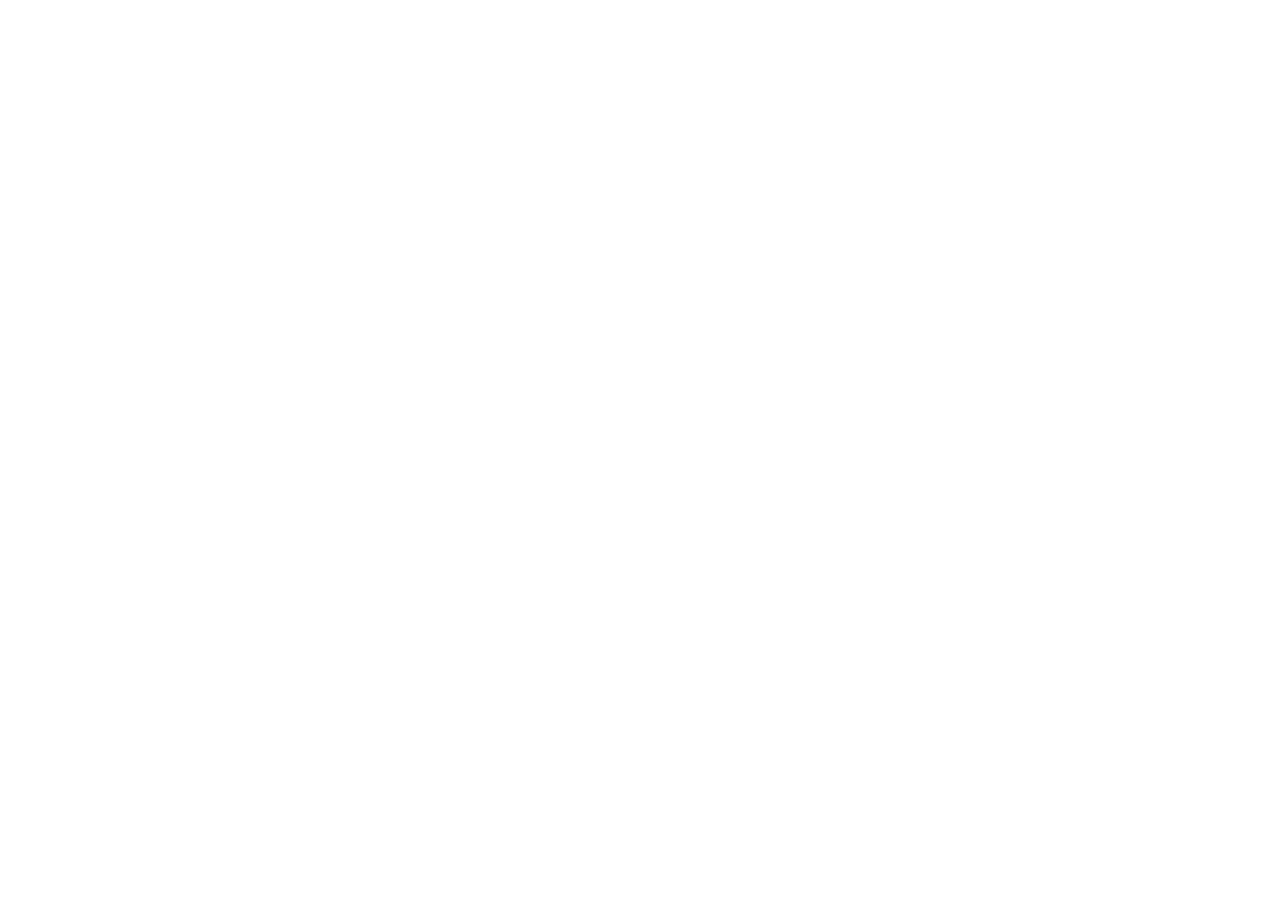
==== index.html @ 70b6abf4 "完成了登录和注册功能的提交" ====
<!DOCTYPE html>
<html lang="en">
<head>
    <meta charset="UTF-8">
    <meta name="viewport" content="width=device-width, initial-scale=1.0">
    <title>Document</title>
</head>
<body>
    
</body>
</html>
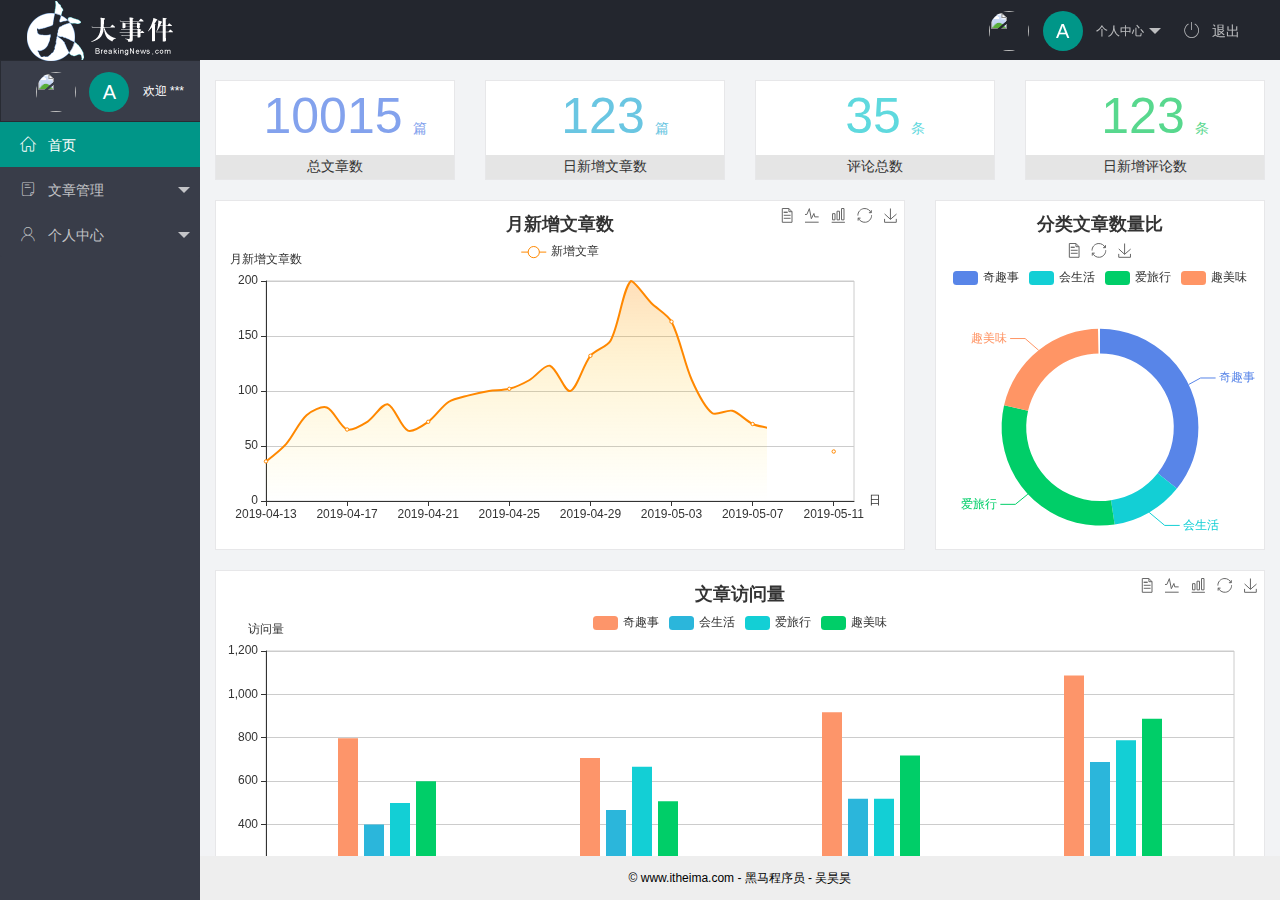
==== commit 914f5672: "完成了大事件后台" ====
--- a/index.html
+++ b/index.html
@@ -3,9 +3,119 @@
 <head>
     <meta charset="UTF-8">
     <meta name="viewport" content="width=device-width, initial-scale=1.0">
-    <title>Document</title>
+    <title>大事件后台主页</title>
+    <!-- 导入layui的css 引一次 -->
+    <link rel="stylesheet" href="/assets/lib/layui/css/layui.css">
+    <!-- 导入第三方图标库 -->
+    <link rel="stylesheet" href="/assets/fonts/iconfont.css">
+    <!-- 导入本页面的css -->
+    <link rel="stylesheet" href="/assets/css/index.css">
 </head>
-<body>
-    
-</body>
+<body class="layui-layout-body">
+    <div class="layui-layout layui-layout-admin">
+        <div class="layui-header">
+        <div class="layui-logo">
+            <img src="/assets/images/logo.png" alt="">
+        </div>
+        
+        <ul class="layui-nav layui-layout-right">
+          <li class="layui-nav-item">
+            <!-- 顶部渲染图片头像 -->
+            <a href="javascript:;" class="userinfo">
+                <img src="http://t.cn/RCzsdCq" class="layui-nav-img">
+                <!-- 渲染文字头像 -->
+                <span class="text-avatar">A</span>
+              个人中心
+            </a>
+            <dl class="layui-nav-child">
+                <dd><a href="">基本资料</a></dd>
+              <dd><a href="">安全设置</a></dd>
+              <dd><a href="">重置密码</a></dd>
+            </dl>
+          </li>
+          <li class="layui-nav-item">
+            <!-- 退出 -->
+            <a href="javascript:;" id="btnLogout">
+            <span class="iconfont icon-tuichu"></span>
+            退出
+            </a>
+          </li>
+        </ul>
+      </div>
+      
+      <div class="layui-side layui-bg-black">
+          <div class="layui-side-scroll">
+             <!-- 侧边渲染图片头像 -->
+             <div  class="userinfo">
+                <img src="http://t.cn/RCzsdCq" class="layui-nav-img">
+                <!-- 渲染文字头像 -->
+                <span class="text-avatar">A</span>
+                <!-- 渲染名字 -->
+                  <span id="welcome">欢迎 ***</span>
+              </div>
+              <!-- 左侧导航区域（可配合layui已有的垂直导航） -->
+            <ul class="layui-nav layui-nav-tree" lay-shrink="all"  lay-filter="test">
+              <li class="layui-nav-item layui-this">
+                <!-- 首页 -->
+                <a href="/home/dashboard.html" target="fm">
+                <span class="iconfont icon-home"></span>
+                首页</a></li>
+              <li class="layui-nav-item">
+              <a class="" href="javascript:;">
+                <span class="iconfont icon-16"></span>
+                文章管理</a>
+              <dl class="layui-nav-child">
+                  <dd><a href="javascript:;">
+                      <i class="layui-icon layui-icon-note"></i>  
+                      文章类别</a></dd>
+                <dd><a href="javascript:;">
+                    <i class="layui-icon layui-icon-link"></i>
+                    文章列表</a></dd>
+                <dd><a href="javascript:;">
+                    <i class="layui-icon layui-icon-file"></i>
+                    发布文章</a></dd>
+              </dl>
+            </li>
+            <li class="layui-nav-item">
+              <a href="javascript:;">
+                <span class="iconfont icon-user"></span>
+                个人中心</a>
+              <dl class="layui-nav-child">
+                <dd><a href="javascript:;">
+                    <i class="layui-icon layui-icon-user"></i>
+                    基本资料</a></dd>
+                <dd><a href="javascript:;">
+                    <i class="layui-icon layui-icon-male"></i>
+                    更换头像</a></dd>
+                <dd><a href="javascript:;">
+                    <i class="layui-icon layui-icon-fonts-del"></i>
+                    重置密码</a></dd>
+              </dl>
+            </li>
+          </ul>
+        </div>
+    </div>
+      
+    <div class="layui-body">
+        <!-- 内容主体区域 -->
+        <!-- 首页对应的主体内容 -->
+        <!-- scr是默认跳转位置 frameborder是边框 -->
+        <iframe src="/home/dashboard.html" name="fm" frameborder="0"></iframe>
+
+    </div>
+      
+    <div class="layui-footer">
+        <!-- 底部固定区域 -->
+        © www.itheima.com - 黑马程序员 - 吴昊昊
+      </div>
+    </div>
+    <!-- 导入layui的js文件 -->
+    <script src="/assets/lib/layui/layui.all.js"></script>
+    <!-- 导入jquery -->
+    <script src="/assets/lib/jquery.js"></script>
+    <!-- 导入自己封装的api，让ajax的url拼接 -->
+    <script src="/assets/js/baseAPI.js"></script>
+    <!-- 导入当前页面的js -->
+    <script src="/assets/js/index.js"></script>
+    </body>
 </html>--- a/assets/lib/layui/css/layui.css
+++ b/assets/lib/layui/css/layui.css
@@ -0,0 +1,2 @@
+/** layui-v2.5.5 MIT License By https://www.layui.com */
+ .layui-inline,img{display:inline-block;vertical-align:middle}h1,h2,h3,h4,h5,h6{font-weight:400}.layui-edge,.layui-header,.layui-inline,.layui-main{position:relative}.layui-body,.layui-edge,.layui-elip{overflow:hidden}.layui-btn,.layui-edge,.layui-inline,img{vertical-align:middle}.layui-btn,.layui-disabled,.layui-icon,.layui-unselect{-moz-user-select:none;-webkit-user-select:none;-ms-user-select:none}.layui-elip,.layui-form-checkbox span,.layui-form-pane .layui-form-label{text-overflow:ellipsis;white-space:nowrap}.layui-breadcrumb,.layui-tree-btnGroup{visibility:hidden}blockquote,body,button,dd,div,dl,dt,form,h1,h2,h3,h4,h5,h6,input,li,ol,p,pre,td,textarea,th,ul{margin:0;padding:0;-webkit-tap-highlight-color:rgba(0,0,0,0)}a:active,a:hover{outline:0}img{border:none}li{list-style:none}table{border-collapse:collapse;border-spacing:0}h4,h5,h6{font-size:100%}button,input,optgroup,option,select,textarea{font-family:inherit;font-size:inherit;font-style:inherit;font-weight:inherit;outline:0}pre{white-space:pre-wrap;white-space:-moz-pre-wrap;white-space:-pre-wrap;white-space:-o-pre-wrap;word-wrap:break-word}body{line-height:24px;font:14px Helvetica Neue,Helvetica,PingFang SC,Tahoma,Arial,sans-serif}hr{height:1px;margin:10px 0;border:0;clear:both}a{color:#333;text-decoration:none}a:hover{color:#777}a cite{font-style:normal;*cursor:pointer}.layui-border-box,.layui-border-box *{box-sizing:border-box}.layui-box,.layui-box *{box-sizing:content-box}.layui-clear{clear:both;*zoom:1}.layui-clear:after{content:'\20';clear:both;*zoom:1;display:block;height:0}.layui-inline{*display:inline;*zoom:1}.layui-edge{display:inline-block;width:0;height:0;border-width:6px;border-style:dashed;border-color:transparent}.layui-edge-top{top:-4px;border-bottom-color:#999;border-bottom-style:solid}.layui-edge-right{border-left-color:#999;border-left-style:solid}.layui-edge-bottom{top:2px;border-top-color:#999;border-top-style:solid}.layui-edge-left{border-right-color:#999;border-right-style:solid}.layui-disabled,.layui-disabled:hover{color:#d2d2d2!important;cursor:not-allowed!important}.layui-circle{border-radius:100%}.layui-show{display:block!important}.layui-hide{display:none!important}@font-face{font-family:layui-icon;src:url(../font/iconfont.eot?v=250);src:url(../font/iconfont.eot?v=250#iefix) format('embedded-opentype'),url(../font/iconfont.woff2?v=250) format('woff2'),url(../font/iconfont.woff?v=250) format('woff'),url(../font/iconfont.ttf?v=250) format('truetype'),url(../font/iconfont.svg?v=250#layui-icon) format('svg')}.layui-icon{font-family:layui-icon!important;font-size:16px;font-style:normal;-webkit-font-smoothing:antialiased;-moz-osx-font-smoothing:grayscale}.layui-icon-reply-fill:before{content:"\e611"}.layui-icon-set-fill:before{content:"\e614"}.layui-icon-menu-fill:before{content:"\e60f"}.layui-icon-search:before{content:"\e615"}.layui-icon-share:before{content:"\e641"}.layui-icon-set-sm:before{content:"\e620"}.layui-icon-engine:before{content:"\e628"}.layui-icon-close:before{content:"\1006"}.layui-icon-close-fill:before{content:"\1007"}.layui-icon-chart-screen:before{content:"\e629"}.layui-icon-star:before{content:"\e600"}.layui-icon-circle-dot:before{content:"\e617"}.layui-icon-chat:before{content:"\e606"}.layui-icon-release:before{content:"\e609"}.layui-icon-list:before{content:"\e60a"}.layui-icon-chart:before{content:"\e62c"}.layui-icon-ok-circle:before{content:"\1005"}.layui-icon-layim-theme:before{content:"\e61b"}.layui-icon-table:before{content:"\e62d"}.layui-icon-right:before{content:"\e602"}.layui-icon-left:before{content:"\e603"}.layui-icon-cart-simple:before{content:"\e698"}.layui-icon-face-cry:before{content:"\e69c"}.layui-icon-face-smile:before{content:"\e6af"}.layui-icon-survey:before{content:"\e6b2"}.layui-icon-tree:before{content:"\e62e"}.layui-icon-upload-circle:before{content:"\e62f"}.layui-icon-add-circle:before{content:"\e61f"}.layui-icon-download-circle:before{content:"\e601"}.layui-icon-templeate-1:before{content:"\e630"}.layui-icon-util:before{content:"\e631"}.layui-icon-face-surprised:before{content:"\e664"}.layui-icon-edit:before{content:"\e642"}.layui-icon-speaker:before{content:"\e645"}.layui-icon-down:before{content:"\e61a"}.layui-icon-file:before{content:"\e621"}.layui-icon-layouts:before{content:"\e632"}.layui-icon-rate-half:before{content:"\e6c9"}.layui-icon-add-circle-fine:before{content:"\e608"}.layui-icon-prev-circle:before{content:"\e633"}.layui-icon-read:before{content:"\e705"}.layui-icon-404:before{content:"\e61c"}.layui-icon-carousel:before{content:"\e634"}.layui-icon-help:before{content:"\e607"}.layui-icon-code-circle:before{content:"\e635"}.layui-icon-water:before{content:"\e636"}.layui-icon-username:before{content:"\e66f"}.layui-icon-find-fill:before{content:"\e670"}.layui-icon-about:before{content:"\e60b"}.layui-icon-location:before{content:"\e715"}.layui-icon-up:before{content:"\e619"}.layui-icon-pause:before{content:"\e651"}.layui-icon-date:before{content:"\e637"}.layui-icon-layim-uploadfile:before{content:"\e61d"}.layui-icon-delete:before{content:"\e640"}.layui-icon-play:before{content:"\e652"}.layui-icon-top:before{content:"\e604"}.layui-icon-friends:before{content:"\e612"}.layui-icon-refresh-3:before{content:"\e9aa"}.layui-icon-ok:before{content:"\e605"}.layui-icon-layer:before{content:"\e638"}.layui-icon-face-smile-fine:before{content:"\e60c"}.layui-icon-dollar:before{content:"\e659"}.layui-icon-group:before{content:"\e613"}.layui-icon-layim-download:before{content:"\e61e"}.layui-icon-picture-fine:before{content:"\e60d"}.layui-icon-link:before{content:"\e64c"}.layui-icon-diamond:before{content:"\e735"}.layui-icon-log:before{content:"\e60e"}.layui-icon-rate-solid:before{content:"\e67a"}.layui-icon-fonts-del:before{content:"\e64f"}.layui-icon-unlink:before{content:"\e64d"}.layui-icon-fonts-clear:before{content:"\e639"}.layui-icon-triangle-r:before{content:"\e623"}.layui-icon-circle:before{content:"\e63f"}.layui-icon-radio:before{content:"\e643"}.layui-icon-align-center:before{content:"\e647"}.layui-icon-align-right:before{content:"\e648"}.layui-icon-align-left:before{content:"\e649"}.layui-icon-loading-1:before{content:"\e63e"}.layui-icon-return:before{content:"\e65c"}.layui-icon-fonts-strong:before{content:"\e62b"}.layui-icon-upload:before{content:"\e67c"}.layui-icon-dialogue:before{content:"\e63a"}.layui-icon-video:before{content:"\e6ed"}.layui-icon-headset:before{content:"\e6fc"}.layui-icon-cellphone-fine:before{content:"\e63b"}.layui-icon-add-1:before{content:"\e654"}.layui-icon-face-smile-b:before{content:"\e650"}.layui-icon-fonts-html:before{content:"\e64b"}.layui-icon-form:before{content:"\e63c"}.layui-icon-cart:before{content:"\e657"}.layui-icon-camera-fill:before{content:"\e65d"}.layui-icon-tabs:before{content:"\e62a"}.layui-icon-fonts-code:before{content:"\e64e"}.layui-icon-fire:before{content:"\e756"}.layui-icon-set:before{content:"\e716"}.layui-icon-fonts-u:before{content:"\e646"}.layui-icon-triangle-d:before{content:"\e625"}.layui-icon-tips:before{content:"\e702"}.layui-icon-picture:before{content:"\e64a"}.layui-icon-more-vertical:before{content:"\e671"}.layui-icon-flag:before{content:"\e66c"}.layui-icon-loading:before{content:"\e63d"}.layui-icon-fonts-i:before{content:"\e644"}.layui-icon-refresh-1:before{content:"\e666"}.layui-icon-rmb:before{content:"\e65e"}.layui-icon-home:before{content:"\e68e"}.layui-icon-user:before{content:"\e770"}.layui-icon-notice:before{content:"\e667"}.layui-icon-login-weibo:before{content:"\e675"}.layui-icon-voice:before{content:"\e688"}.layui-icon-upload-drag:before{content:"\e681"}.layui-icon-login-qq:before{content:"\e676"}.layui-icon-snowflake:before{content:"\e6b1"}.layui-icon-file-b:before{content:"\e655"}.layui-icon-template:before{content:"\e663"}.layui-icon-auz:before{content:"\e672"}.layui-icon-console:before{content:"\e665"}.layui-icon-app:before{content:"\e653"}.layui-icon-prev:before{content:"\e65a"}.layui-icon-website:before{content:"\e7ae"}.layui-icon-next:before{content:"\e65b"}.layui-icon-component:before{content:"\e857"}.layui-icon-more:before{content:"\e65f"}.layui-icon-login-wechat:before{content:"\e677"}.layui-icon-shrink-right:before{content:"\e668"}.layui-icon-spread-left:before{content:"\e66b"}.layui-icon-camera:before{content:"\e660"}.layui-icon-note:before{content:"\e66e"}.layui-icon-refresh:before{content:"\e669"}.layui-icon-female:before{content:"\e661"}.layui-icon-male:before{content:"\e662"}.layui-icon-password:before{content:"\e673"}.layui-icon-senior:before{content:"\e674"}.layui-icon-theme:before{content:"\e66a"}.layui-icon-tread:before{content:"\e6c5"}.layui-icon-praise:before{content:"\e6c6"}.layui-icon-star-fill:before{content:"\e658"}.layui-icon-rate:before{content:"\e67b"}.layui-icon-template-1:before{content:"\e656"}.layui-icon-vercode:before{content:"\e679"}.layui-icon-cellphone:before{content:"\e678"}.layui-icon-screen-full:before{content:"\e622"}.layui-icon-screen-restore:before{content:"\e758"}.layui-icon-cols:before{content:"\e610"}.layui-icon-export:before{content:"\e67d"}.layui-icon-print:before{content:"\e66d"}.layui-icon-slider:before{content:"\e714"}.layui-icon-addition:before{content:"\e624"}.layui-icon-subtraction:before{content:"\e67e"}.layui-icon-service:before{content:"\e626"}.layui-icon-transfer:before{content:"\e691"}.layui-main{width:1140px;margin:0 auto}.layui-header{z-index:1000;height:60px}.layui-header a:hover{transition:all .5s;-webkit-transition:all .5s}.layui-side{position:fixed;left:0;top:0;bottom:0;z-index:999;width:200px;overflow-x:hidden}.layui-side-scroll{position:relative;width:220px;height:100%;overflow-x:hidden}.layui-body{position:absolute;left:200px;right:0;top:0;bottom:0;z-index:998;width:auto;overflow-y:auto;box-sizing:border-box}.layui-layout-body{overflow:hidden}.layui-layout-admin .layui-header{background-color:#23262E}.layui-layout-admin .layui-side{top:60px;width:200px;overflow-x:hidden}.layui-layout-admin .layui-body{position:fixed;top:60px;bottom:44px}.layui-layout-admin .layui-main{width:auto;margin:0 15px}.layui-layout-admin .layui-footer{position:fixed;left:200px;right:0;bottom:0;height:44px;line-height:44px;padding:0 15px;background-color:#eee}.layui-layout-admin .layui-logo{position:absolute;left:0;top:0;width:200px;height:100%;line-height:60px;text-align:center;color:#009688;font-size:16px}.layui-layout-admin .layui-header .layui-nav{background:0 0}.layui-layout-left{position:absolute!important;left:200px;top:0}.layui-layout-right{position:absolute!important;right:0;top:0}.layui-container{position:relative;margin:0 auto;padding:0 15px;box-sizing:border-box}.layui-fluid{position:relative;margin:0 auto;padding:0 15px}.layui-row:after,.layui-row:before{content:'';display:block;clear:both}.layui-col-lg1,.layui-col-lg10,.layui-col-lg11,.layui-col-lg12,.layui-col-lg2,.layui-col-lg3,.layui-col-lg4,.layui-col-lg5,.layui-col-lg6,.layui-col-lg7,.layui-col-lg8,.layui-col-lg9,.layui-col-md1,.layui-col-md10,.layui-col-md11,.layui-col-md12,.layui-col-md2,.layui-col-md3,.layui-col-md4,.layui-col-md5,.layui-col-md6,.layui-col-md7,.layui-col-md8,.layui-col-md9,.layui-col-sm1,.layui-col-sm10,.layui-col-sm11,.layui-col-sm12,.layui-col-sm2,.layui-col-sm3,.layui-col-sm4,.layui-col-sm5,.layui-col-sm6,.layui-col-sm7,.layui-col-sm8,.layui-col-sm9,.layui-col-xs1,.layui-col-xs10,.layui-col-xs11,.layui-col-xs12,.layui-col-xs2,.layui-col-xs3,.layui-col-xs4,.layui-col-xs5,.layui-col-xs6,.layui-col-xs7,.layui-col-xs8,.layui-col-xs9{position:relative;display:block;box-sizing:border-box}.layui-col-xs1,.layui-col-xs10,.layui-col-xs11,.layui-col-xs12,.layui-col-xs2,.layui-col-xs3,.layui-col-xs4,.layui-col-xs5,.layui-col-xs6,.layui-col-xs7,.layui-col-xs8,.layui-col-xs9{float:left}.layui-col-xs1{width:8.33333333%}.layui-col-xs2{width:16.66666667%}.layui-col-xs3{width:25%}.layui-col-xs4{width:33.33333333%}.layui-col-xs5{width:41.66666667%}.layui-col-xs6{width:50%}.layui-col-xs7{width:58.33333333%}.layui-col-xs8{width:66.66666667%}.layui-col-xs9{width:75%}.layui-col-xs10{width:83.33333333%}.layui-col-xs11{width:91.66666667%}.layui-col-xs12{width:100%}.layui-col-xs-offset1{margin-left:8.33333333%}.layui-col-xs-offset2{margin-left:16.66666667%}.layui-col-xs-offset3{margin-left:25%}.layui-col-xs-offset4{margin-left:33.33333333%}.layui-col-xs-offset5{margin-left:41.66666667%}.layui-col-xs-offset6{margin-left:50%}.layui-col-xs-offset7{margin-left:58.33333333%}.layui-col-xs-offset8{margin-left:66.66666667%}.layui-col-xs-offset9{margin-left:75%}.layui-col-xs-offset10{margin-left:83.33333333%}.layui-col-xs-offset11{margin-left:91.66666667%}.layui-col-xs-offset12{margin-left:100%}@media screen and (max-width:768px){.layui-hide-xs{display:none!important}.layui-show-xs-block{display:block!important}.layui-show-xs-inline{display:inline!important}.layui-show-xs-inline-block{display:inline-block!important}}@media screen and (min-width:768px){.layui-container{width:750px}.layui-hide-sm{display:none!important}.layui-show-sm-block{display:block!important}.layui-show-sm-inline{display:inline!important}.layui-show-sm-inline-block{display:inline-block!important}.layui-col-sm1,.layui-col-sm10,.layui-col-sm11,.layui-col-sm12,.layui-col-sm2,.layui-col-sm3,.layui-col-sm4,.layui-col-sm5,.layui-col-sm6,.layui-col-sm7,.layui-col-sm8,.layui-col-sm9{float:left}.layui-col-sm1{width:8.33333333%}.layui-col-sm2{width:16.66666667%}.layui-col-sm3{width:25%}.layui-col-sm4{width:33.33333333%}.layui-col-sm5{width:41.66666667%}.layui-col-sm6{width:50%}.layui-col-sm7{width:58.33333333%}.layui-col-sm8{width:66.66666667%}.layui-col-sm9{width:75%}.layui-col-sm10{width:83.33333333%}.layui-col-sm11{width:91.66666667%}.layui-col-sm12{width:100%}.layui-col-sm-offset1{margin-left:8.33333333%}.layui-col-sm-offset2{margin-left:16.66666667%}.layui-col-sm-offset3{margin-left:25%}.layui-col-sm-offset4{margin-left:33.33333333%}.layui-col-sm-offset5{margin-left:41.66666667%}.layui-col-sm-offset6{margin-left:50%}.layui-col-sm-offset7{margin-left:58.33333333%}.layui-col-sm-offset8{margin-left:66.66666667%}.layui-col-sm-offset9{margin-left:75%}.layui-col-sm-offset10{margin-left:83.33333333%}.layui-col-sm-offset11{margin-left:91.66666667%}.layui-col-sm-offset12{margin-left:100%}}@media screen and (min-width:992px){.layui-container{width:970px}.layui-hide-md{display:none!important}.layui-show-md-block{display:block!important}.layui-show-md-inline{display:inline!important}.layui-show-md-inline-block{display:inline-block!important}.layui-col-md1,.layui-col-md10,.layui-col-md11,.layui-col-md12,.layui-col-md2,.layui-col-md3,.layui-col-md4,.layui-col-md5,.layui-col-md6,.layui-col-md7,.layui-col-md8,.layui-col-md9{float:left}.layui-col-md1{width:8.33333333%}.layui-col-md2{width:16.66666667%}.layui-col-md3{width:25%}.layui-col-md4{width:33.33333333%}.layui-col-md5{width:41.66666667%}.layui-col-md6{width:50%}.layui-col-md7{width:58.33333333%}.layui-col-md8{width:66.66666667%}.layui-col-md9{width:75%}.layui-col-md10{width:83.33333333%}.layui-col-md11{width:91.66666667%}.layui-col-md12{width:100%}.layui-col-md-offset1{margin-left:8.33333333%}.layui-col-md-offset2{margin-left:16.66666667%}.layui-col-md-offset3{margin-left:25%}.layui-col-md-offset4{margin-left:33.33333333%}.layui-col-md-offset5{margin-left:41.66666667%}.layui-col-md-offset6{margin-left:50%}.layui-col-md-offset7{margin-left:58.33333333%}.layui-col-md-offset8{margin-left:66.66666667%}.layui-col-md-offset9{margin-left:75%}.layui-col-md-offset10{margin-left:83.33333333%}.layui-col-md-offset11{margin-left:91.66666667%}.layui-col-md-offset12{margin-left:100%}}@media screen and (min-width:1200px){.layui-container{width:1170px}.layui-hide-lg{display:none!important}.layui-show-lg-block{display:block!important}.layui-show-lg-inline{display:inline!important}.layui-show-lg-inline-block{display:inline-block!important}.layui-col-lg1,.layui-col-lg10,.layui-col-lg11,.layui-col-lg12,.layui-col-lg2,.layui-col-lg3,.layui-col-lg4,.layui-col-lg5,.layui-col-lg6,.layui-col-lg7,.layui-col-lg8,.layui-col-lg9{float:left}.layui-col-lg1{width:8.33333333%}.layui-col-lg2{width:16.66666667%}.layui-col-lg3{width:25%}.layui-col-lg4{width:33.33333333%}.layui-col-lg5{width:41.66666667%}.layui-col-lg6{width:50%}.layui-col-lg7{width:58.33333333%}.layui-col-lg8{width:66.66666667%}.layui-col-lg9{width:75%}.layui-col-lg10{width:83.33333333%}.layui-col-lg11{width:91.66666667%}.layui-col-lg12{width:100%}.layui-col-lg-offset1{margin-left:8.33333333%}.layui-col-lg-offset2{margin-left:16.66666667%}.layui-col-lg-offset3{margin-left:25%}.layui-col-lg-offset4{margin-left:33.33333333%}.layui-col-lg-offset5{margin-left:41.66666667%}.layui-col-lg-offset6{margin-left:50%}.layui-col-lg-offset7{margin-left:58.33333333%}.layui-col-lg-offset8{margin-left:66.66666667%}.layui-col-lg-offset9{margin-left:75%}.layui-col-lg-offset10{margin-left:83.33333333%}.layui-col-lg-offset11{margin-left:91.66666667%}.layui-col-lg-offset12{margin-left:100%}}.layui-col-space1{margin:-.5px}.layui-col-space1>*{padding:.5px}.layui-col-space3{margin:-1.5px}.layui-col-space3>*{padding:1.5px}.layui-col-space5{margin:-2.5px}.layui-col-space5>*{padding:2.5px}.layui-col-space8{margin:-3.5px}.layui-col-space8>*{padding:3.5px}.layui-col-space10{margin:-5px}.layui-col-space10>*{padding:5px}.layui-col-space12{margin:-6px}.layui-col-space12>*{padding:6px}.layui-col-space15{margin:-7.5px}.layui-col-space15>*{padding:7.5px}.layui-col-space18{margin:-9px}.layui-col-space18>*{padding:9px}.layui-col-space20{margin:-10px}.layui-col-space20>*{padding:10px}.layui-col-space22{margin:-11px}.layui-col-space22>*{padding:11px}.layui-col-space25{margin:-12.5px}.layui-col-space25>*{padding:12.5px}.layui-col-space30{margin:-15px}.layui-col-space30>*{padding:15px}.layui-btn,.layui-input,.layui-select,.layui-textarea,.layui-upload-button{outline:0;-webkit-appearance:none;transition:all .3s;-webkit-transition:all .3s;box-sizing:border-box}.layui-elem-quote{margin-bottom:10px;padding:15px;line-height:22px;border-left:5px solid #009688;border-radius:0 2px 2px 0;background-color:#f2f2f2}.layui-quote-nm{border-style:solid;border-width:1px 1px 1px 5px;background:0 0}.layui-elem-field{margin-bottom:10px;padding:0;border-width:1px;border-style:solid}.layui-elem-field legend{margin-left:20px;padding:0 10px;font-size:20px;font-weight:300}.layui-field-title{margin:10px 0 20px;border-width:1px 0 0}.layui-field-box{padding:10px 15px}.layui-field-title .layui-field-box{padding:10px 0}.layui-progress{position:relative;height:6px;border-radius:20px;background-color:#e2e2e2}.layui-progress-bar{position:absolute;left:0;top:0;width:0;max-width:100%;height:6px;border-radius:20px;text-align:right;background-color:#5FB878;transition:all .3s;-webkit-transition:all .3s}.layui-progress-big,.layui-progress-big .layui-progress-bar{height:18px;line-height:18px}.layui-progress-text{position:relative;top:-20px;line-height:18px;font-size:12px;color:#666}.layui-progress-big .layui-progress-text{position:static;padding:0 10px;color:#fff}.layui-collapse{border-width:1px;border-style:solid;border-radius:2px}.layui-colla-content,.layui-colla-item{border-top-width:1px;border-top-style:solid}.layui-colla-item:first-child{border-top:none}.layui-colla-title{position:relative;height:42px;line-height:42px;padding:0 15px 0 35px;color:#333;background-color:#f2f2f2;cursor:pointer;font-size:14px;overflow:hidden}.layui-colla-content{display:none;padding:10px 15px;line-height:22px;color:#666}.layui-colla-icon{position:absolute;left:15px;top:0;font-size:14px}.layui-card{margin-bottom:15px;border-radius:2px;background-color:#fff;box-shadow:0 1px 2px 0 rgba(0,0,0,.05)}.layui-card:last-child{margin-bottom:0}.layui-card-header{position:relative;height:42px;line-height:42px;padding:0 15px;border-bottom:1px solid #f6f6f6;color:#333;border-radius:2px 2px 0 0;font-size:14px}.layui-bg-black,.layui-bg-blue,.layui-bg-cyan,.layui-bg-green,.layui-bg-orange,.layui-bg-red{color:#fff!important}.layui-card-body{position:relative;padding:10px 15px;line-height:24px}.layui-card-body[pad15]{padding:15px}.layui-card-body[pad20]{padding:20px}.layui-card-body .layui-table{margin:5px 0}.layui-card .layui-tab{margin:0}.layui-panel-window{position:relative;padding:15px;border-radius:0;border-top:5px solid #E6E6E6;background-color:#fff}.layui-auxiliar-moving{position:fixed;left:0;right:0;top:0;bottom:0;width:100%;height:100%;background:0 0;z-index:9999999999}.layui-form-label,.layui-form-mid,.layui-form-select,.layui-input-block,.layui-input-inline,.layui-textarea{position:relative}.layui-bg-red{background-color:#FF5722!important}.layui-bg-orange{background-color:#FFB800!important}.layui-bg-green{background-color:#009688!important}.layui-bg-cyan{background-color:#2F4056!important}.layui-bg-blue{background-color:#1E9FFF!important}.layui-bg-black{background-color:#393D49!important}.layui-bg-gray{background-color:#eee!important;color:#666!important}.layui-badge-rim,.layui-colla-content,.layui-colla-item,.layui-collapse,.layui-elem-field,.layui-form-pane .layui-form-item[pane],.layui-form-pane .layui-form-label,.layui-input,.layui-layedit,.layui-layedit-tool,.layui-quote-nm,.layui-select,.layui-tab-bar,.layui-tab-card,.layui-tab-title,.layui-tab-title .layui-this:after,.layui-textarea{border-color:#e6e6e6}.layui-timeline-item:before,hr{background-color:#e6e6e6}.layui-text{line-height:22px;font-size:14px;color:#666}.layui-text h1,.layui-text h2,.layui-text h3{font-weight:500;color:#333}.layui-text h1{font-size:30px}.layui-text h2{font-size:24px}.layui-text h3{font-size:18px}.layui-text a:not(.layui-btn){color:#01AAED}.layui-text a:not(.layui-btn):hover{text-decoration:underline}.layui-text ul{padding:5px 0 5px 15px}.layui-text ul li{margin-top:5px;list-style-type:disc}.layui-text em,.layui-word-aux{color:#999!important;padding:0 5px!important}.layui-btn{display:inline-block;height:38px;line-height:38px;padding:0 18px;background-color:#009688;color:#fff;white-space:nowrap;text-align:center;font-size:14px;border:none;border-radius:2px;cursor:pointer}.layui-btn:hover{opacity:.8;filter:alpha(opacity=80);color:#fff}.layui-btn:active{opacity:1;filter:alpha(opacity=100)}.layui-btn+.layui-btn{margin-left:10px}.layui-btn-container{font-size:0}.layui-btn-container .layui-btn{margin-right:10px;margin-bottom:10px}.layui-btn-container .layui-btn+.layui-btn{margin-left:0}.layui-table .layui-btn-container .layui-btn{margin-bottom:9px}.layui-btn-radius{border-radius:100px}.layui-btn .layui-icon{margin-right:3px;font-size:18px;vertical-align:bottom;vertical-align:middle\9}.layui-btn-primary{border:1px solid #C9C9C9;background-color:#fff;color:#555}.layui-btn-primary:hover{border-color:#009688;color:#333}.layui-btn-normal{background-color:#1E9FFF}.layui-btn-warm{background-color:#FFB800}.layui-btn-danger{background-color:#FF5722}.layui-btn-checked{background-color:#5FB878}.layui-btn-disabled,.layui-btn-disabled:active,.layui-btn-disabled:hover{border:1px solid #e6e6e6;background-color:#FBFBFB;color:#C9C9C9;cursor:not-allowed;opacity:1}.layui-btn-lg{height:44px;line-height:44px;padding:0 25px;font-size:16px}.layui-btn-sm{height:30px;line-height:30px;padding:0 10px;font-size:12px}.layui-btn-sm i{font-size:16px!important}.layui-btn-xs{height:22px;line-height:22px;padding:0 5px;font-size:12px}.layui-btn-xs i{font-size:14px!important}.layui-btn-group{display:inline-block;vertical-align:middle;font-size:0}.layui-btn-group .layui-btn{margin-left:0!important;margin-right:0!important;border-left:1px solid rgba(255,255,255,.5);border-radius:0}.layui-btn-group .layui-btn-primary{border-left:none}.layui-btn-group .layui-btn-primary:hover{border-color:#C9C9C9;color:#009688}.layui-btn-group .layui-btn:first-child{border-left:none;border-radius:2px 0 0 2px}.layui-btn-group .layui-btn-primary:first-child{border-left:1px solid #c9c9c9}.layui-btn-group .layui-btn:last-child{border-radius:0 2px 2px 0}.layui-btn-group .layui-btn+.layui-btn{margin-left:0}.layui-btn-group+.layui-btn-group{margin-left:10px}.layui-btn-fluid{width:100%}.layui-input,.layui-select,.layui-textarea{height:38px;line-height:1.3;line-height:38px\9;border-width:1px;border-style:solid;background-color:#fff;border-radius:2px}.layui-input::-webkit-input-placeholder,.layui-select::-webkit-input-placeholder,.layui-textarea::-webkit-input-placeholder{line-height:1.3}.layui-input,.layui-textarea{display:block;width:100%;padding-left:10px}.layui-input:hover,.layui-textarea:hover{border-color:#D2D2D2!important}.layui-input:focus,.layui-textarea:focus{border-color:#C9C9C9!important}.layui-textarea{min-height:100px;height:auto;line-height:20px;padding:6px 10px;resize:vertical}.layui-select{padding:0 10px}.layui-form input[type=checkbox],.layui-form input[type=radio],.layui-form select{display:none}.layui-form [lay-ignore]{display:initial}.layui-form-item{margin-bottom:15px;clear:both;*zoom:1}.layui-form-item:after{content:'\20';clear:both;*zoom:1;display:block;height:0}.layui-form-label{float:left;display:block;padding:9px 15px;width:80px;font-weight:400;line-height:20px;text-align:right}.layui-form-label-col{display:block;float:none;padding:9px 0;line-height:20px;text-align:left}.layui-form-item .layui-inline{margin-bottom:5px;margin-right:10px}.layui-input-block{margin-left:110px;min-height:36px}.layui-input-inline{display:inline-block;vertical-align:middle}.layui-form-item .layui-input-inline{float:left;width:190px;margin-right:10px}.layui-form-text .layui-input-inline{width:auto}.layui-form-mid{float:left;display:block;padding:9px 0!important;line-height:20px;margin-right:10px}.layui-form-danger+.layui-form-select .layui-input,.layui-form-danger:focus{border-color:#FF5722!important}.layui-form-select .layui-input{padding-right:30px;cursor:pointer}.layui-form-select .layui-edge{position:absolute;right:10px;top:50%;margin-top:-3px;cursor:pointer;border-width:6px;border-top-color:#c2c2c2;border-top-style:solid;transition:all .3s;-webkit-transition:all .3s}.layui-form-select dl{display:none;position:absolute;left:0;top:42px;padding:5px 0;z-index:899;min-width:100%;border:1px solid #d2d2d2;max-height:300px;overflow-y:auto;background-color:#fff;border-radius:2px;box-shadow:0 2px 4px rgba(0,0,0,.12);box-sizing:border-box}.layui-form-select dl dd,.layui-form-select dl dt{padding:0 10px;line-height:36px;white-space:nowrap;overflow:hidden;text-overflow:ellipsis}.layui-form-select dl dt{font-size:12px;color:#999}.layui-form-select dl dd{cursor:pointer}.layui-form-select dl dd:hover{background-color:#f2f2f2;-webkit-transition:.5s all;transition:.5s all}.layui-form-select .layui-select-group dd{padding-left:20px}.layui-form-select dl dd.layui-select-tips{padding-left:10px!important;color:#999}.layui-form-select dl dd.layui-this{background-color:#5FB878;color:#fff}.layui-form-checkbox,.layui-form-select dl dd.layui-disabled{background-color:#fff}.layui-form-selected dl{display:block}.layui-form-checkbox,.layui-form-checkbox *,.layui-form-switch{display:inline-block;vertical-align:middle}.layui-form-selected .layui-edge{margin-top:-9px;-webkit-transform:rotate(180deg);transform:rotate(180deg);margin-top:-3px\9}:root .layui-form-selected .layui-edge{margin-top:-9px\0/IE9}.layui-form-selectup dl{top:auto;bottom:42px}.layui-select-none{margin:5px 0;text-align:center;color:#999}.layui-select-disabled .layui-disabled{border-color:#eee!important}.layui-select-disabled .layui-edge{border-top-color:#d2d2d2}.layui-form-checkbox{position:relative;height:30px;line-height:30px;margin-right:10px;padding-right:30px;cursor:pointer;font-size:0;-webkit-transition:.1s linear;transition:.1s linear;box-sizing:border-box}.layui-form-checkbox span{padding:0 10px;height:100%;font-size:14px;border-radius:2px 0 0 2px;background-color:#d2d2d2;color:#fff;overflow:hidden}.layui-form-checkbox:hover span{background-color:#c2c2c2}.layui-form-checkbox i{position:absolute;right:0;top:0;width:30px;height:28px;border:1px solid #d2d2d2;border-left:none;border-radius:0 2px 2px 0;color:#fff;font-size:20px;text-align:center}.layui-form-checkbox:hover i{border-color:#c2c2c2;color:#c2c2c2}.layui-form-checked,.layui-form-checked:hover{border-color:#5FB878}.layui-form-checked span,.layui-form-checked:hover span{background-color:#5FB878}.layui-form-checked i,.layui-form-checked:hover i{color:#5FB878}.layui-form-item .layui-form-checkbox{margin-top:4px}.layui-form-checkbox[lay-skin=primary]{height:auto!important;line-height:normal!important;min-width:18px;min-height:18px;border:none!important;margin-right:0;padding-left:28px;padding-right:0;background:0 0}.layui-form-checkbox[lay-skin=primary] span{padding-left:0;padding-right:15px;line-height:18px;background:0 0;color:#666}.layui-form-checkbox[lay-skin=primary] i{right:auto;left:0;width:16px;height:16px;line-height:16px;border:1px solid #d2d2d2;font-size:12px;border-radius:2px;background-color:#fff;-webkit-transition:.1s linear;transition:.1s linear}.layui-form-checkbox[lay-skin=primary]:hover i{border-color:#5FB878;color:#fff}.layui-form-checked[lay-skin=primary] i{border-color:#5FB878!important;background-color:#5FB878;color:#fff}.layui-checkbox-disbaled[lay-skin=primary] span{background:0 0!important;color:#c2c2c2}.layui-checkbox-disbaled[lay-skin=primary]:hover i{border-color:#d2d2d2}.layui-form-item .layui-form-checkbox[lay-skin=primary]{margin-top:10px}.layui-form-switch{position:relative;height:22px;line-height:22px;min-width:35px;padding:0 5px;margin-top:8px;border:1px solid #d2d2d2;border-radius:20px;cursor:pointer;background-color:#fff;-webkit-transition:.1s linear;transition:.1s linear}.layui-form-switch i{position:absolute;left:5px;top:3px;width:16px;height:16px;border-radius:20px;background-color:#d2d2d2;-webkit-transition:.1s linear;transition:.1s linear}.layui-form-switch em{position:relative;top:0;width:25px;margin-left:21px;padding:0!important;text-align:center!important;color:#999!important;font-style:normal!important;font-size:12px}.layui-form-onswitch{border-color:#5FB878;background-color:#5FB878}.layui-checkbox-disbaled,.layui-checkbox-disbaled i{border-color:#e2e2e2!important}.layui-form-onswitch i{left:100%;margin-left:-21px;background-color:#fff}.layui-form-onswitch em{margin-left:5px;margin-right:21px;color:#fff!important}.layui-checkbox-disbaled span{background-color:#e2e2e2!important}.layui-checkbox-disbaled:hover i{color:#fff!important}[lay-radio]{display:none}.layui-form-radio,.layui-form-radio *{display:inline-block;vertical-align:middle}.layui-form-radio{line-height:28px;margin:6px 10px 0 0;padding-right:10px;cursor:pointer;font-size:0}.layui-form-radio *{font-size:14px}.layui-form-radio>i{margin-right:8px;font-size:22px;color:#c2c2c2}.layui-form-radio>i:hover,.layui-form-radioed>i{color:#5FB878}.layui-radio-disbaled>i{color:#e2e2e2!important}.layui-form-pane .layui-form-label{width:110px;padding:8px 15px;height:38px;line-height:20px;border-width:1px;border-style:solid;border-radius:2px 0 0 2px;text-align:center;background-color:#FBFBFB;overflow:hidden;box-sizing:border-box}.layui-form-pane .layui-input-inline{margin-left:-1px}.layui-form-pane .layui-input-block{margin-left:110px;left:-1px}.layui-form-pane .layui-input{border-radius:0 2px 2px 0}.layui-form-pane .layui-form-text .layui-form-label{float:none;width:100%;border-radius:2px;box-sizing:border-box;text-align:left}.layui-form-pane .layui-form-text .layui-input-inline{display:block;margin:0;top:-1px;clear:both}.layui-form-pane .layui-form-text .layui-input-block{margin:0;left:0;top:-1px}.layui-form-pane .layui-form-text .layui-textarea{min-height:100px;border-radius:0 0 2px 2px}.layui-form-pane .layui-form-checkbox{margin:4px 0 4px 10px}.layui-form-pane .layui-form-radio,.layui-form-pane .layui-form-switch{margin-top:6px;margin-left:10px}.layui-form-pane .layui-form-item[pane]{position:relative;border-width:1px;border-style:solid}.layui-form-pane .layui-form-item[pane] .layui-form-label{position:absolute;left:0;top:0;height:100%;border-width:0 1px 0 0}.layui-form-pane .layui-form-item[pane] .layui-input-inline{margin-left:110px}@media screen and (max-width:450px){.layui-form-item .layui-form-label{text-overflow:ellipsis;overflow:hidden;white-space:nowrap}.layui-form-item .layui-inline{display:block;margin-right:0;margin-bottom:20px;clear:both}.layui-form-item .layui-inline:after{content:'\20';clear:both;display:block;height:0}.layui-form-item .layui-input-inline{display:block;float:none;left:-3px;width:auto;margin:0 0 10px 112px}.layui-form-item .layui-input-inline+.layui-form-mid{margin-left:110px;top:-5px;padding:0}.layui-form-item .layui-form-checkbox{margin-right:5px;margin-bottom:5px}}.layui-layedit{border-width:1px;border-style:solid;border-radius:2px}.layui-layedit-tool{padding:3px 5px;border-bottom-width:1px;border-bottom-style:solid;font-size:0}.layedit-tool-fixed{position:fixed;top:0;border-top:1px solid #e2e2e2}.layui-layedit-tool .layedit-tool-mid,.layui-layedit-tool .layui-icon{display:inline-block;vertical-align:middle;text-align:center;font-size:14px}.layui-layedit-tool .layui-icon{position:relative;width:32px;height:30px;line-height:30px;margin:3px 5px;color:#777;cursor:pointer;border-radius:2px}.layui-layedit-tool .layui-icon:hover{color:#393D49}.layui-layedit-tool .layui-icon:active{color:#000}.layui-layedit-tool .layedit-tool-active{background-color:#e2e2e2;color:#000}.layui-layedit-tool .layui-disabled,.layui-layedit-tool .layui-disabled:hover{color:#d2d2d2;cursor:not-allowed}.layui-layedit-tool .layedit-tool-mid{width:1px;height:18px;margin:0 10px;background-color:#d2d2d2}.layedit-tool-html{width:50px!important;font-size:30px!important}.layedit-tool-b,.layedit-tool-code,.layedit-tool-help{font-size:16px!important}.layedit-tool-d,.layedit-tool-face,.layedit-tool-image,.layedit-tool-unlink{font-size:18px!important}.layedit-tool-image input{position:absolute;font-size:0;left:0;top:0;width:100%;height:100%;opacity:.01;filter:Alpha(opacity=1);cursor:pointer}.layui-layedit-iframe iframe{display:block;width:100%}#LAY_layedit_code{overflow:hidden}.layui-laypage{display:inline-block;*display:inline;*zoom:1;vertical-align:middle;margin:10px 0;font-size:0}.layui-laypage>a:first-child,.layui-laypage>a:first-child em{border-radius:2px 0 0 2px}.layui-laypage>a:last-child,.layui-laypage>a:last-child em{border-radius:0 2px 2px 0}.layui-laypage>:first-child{margin-left:0!important}.layui-laypage>:last-child{margin-right:0!important}.layui-laypage a,.layui-laypage button,.layui-laypage input,.layui-laypage select,.layui-laypage span{border:1px solid #e2e2e2}.layui-laypage a,.layui-laypage span{display:inline-block;*display:inline;*zoom:1;vertical-align:middle;padding:0 15px;height:28px;line-height:28px;margin:0 -1px 5px 0;background-color:#fff;color:#333;font-size:12px}.layui-flow-more a *,.layui-laypage input,.layui-table-view select[lay-ignore]{display:inline-block}.layui-laypage a:hover{color:#009688}.layui-laypage em{font-style:normal}.layui-laypage .layui-laypage-spr{color:#999;font-weight:700}.layui-laypage a{text-decoration:none}.layui-laypage .layui-laypage-curr{position:relative}.layui-laypage .layui-laypage-curr em{position:relative;color:#fff}.layui-laypage .layui-laypage-curr .layui-laypage-em{position:absolute;left:-1px;top:-1px;padding:1px;width:100%;height:100%;background-color:#009688}.layui-laypage-em{border-radius:2px}.layui-laypage-next em,.layui-laypage-prev em{font-family:Sim sun;font-size:16px}.layui-laypage .layui-laypage-count,.layui-laypage .layui-laypage-limits,.layui-laypage .layui-laypage-refresh,.layui-laypage .layui-laypage-skip{margin-left:10px;margin-right:10px;padding:0;border:none}.layui-laypage .layui-laypage-limits,.layui-laypage .layui-laypage-refresh{vertical-align:top}.layui-laypage .layui-laypage-refresh i{font-size:18px;cursor:pointer}.layui-laypage select{height:22px;padding:3px;border-radius:2px;cursor:pointer}.layui-laypage .layui-laypage-skip{height:30px;line-height:30px;color:#999}.layui-laypage button,.layui-laypage input{height:30px;line-height:30px;border-radius:2px;vertical-align:top;background-color:#fff;box-sizing:border-box}.layui-laypage input{width:40px;margin:0 10px;padding:0 3px;text-align:center}.layui-laypage input:focus,.layui-laypage select:focus{border-color:#009688!important}.layui-laypage button{margin-left:10px;padding:0 10px;cursor:pointer}.layui-table,.layui-table-view{margin:10px 0}.layui-flow-more{margin:10px 0;text-align:center;color:#999;font-size:14px}.layui-flow-more a{height:32px;line-height:32px}.layui-flow-more a *{vertical-align:top}.layui-flow-more a cite{padding:0 20px;border-radius:3px;background-color:#eee;color:#333;font-style:normal}.layui-flow-more a cite:hover{opacity:.8}.layui-flow-more a i{font-size:30px;color:#737383}.layui-table{width:100%;background-color:#fff;color:#666}.layui-table tr{transition:all .3s;-webkit-transition:all .3s}.layui-table th{text-align:left;font-weight:400}.layui-table tbody tr:hover,.layui-table thead tr,.layui-table-click,.layui-table-header,.layui-table-hover,.layui-table-mend,.layui-table-patch,.layui-table-tool,.layui-table-total,.layui-table-total tr,.layui-table[lay-even] tr:nth-child(even){background-color:#f2f2f2}.layui-table td,.layui-table th,.layui-table-col-set,.layui-table-fixed-r,.layui-table-grid-down,.layui-table-header,.layui-table-page,.layui-table-tips-main,.layui-table-tool,.layui-table-total,.layui-table-view,.layui-table[lay-skin=line],.layui-table[lay-skin=row]{border-width:1px;border-style:solid;border-color:#e6e6e6}.layui-table td,.layui-table th{position:relative;padding:9px 15px;min-height:20px;line-height:20px;font-size:14px}.layui-table[lay-skin=line] td,.layui-table[lay-skin=line] th{border-width:0 0 1px}.layui-table[lay-skin=row] td,.layui-table[lay-skin=row] th{border-width:0 1px 0 0}.layui-table[lay-skin=nob] td,.layui-table[lay-skin=nob] th{border:none}.layui-table img{max-width:100px}.layui-table[lay-size=lg] td,.layui-table[lay-size=lg] th{padding:15px 30px}.layui-table-view .layui-table[lay-size=lg] .layui-table-cell{height:40px;line-height:40px}.layui-table[lay-size=sm] td,.layui-table[lay-size=sm] th{font-size:12px;padding:5px 10px}.layui-table-view .layui-table[lay-size=sm] .layui-table-cell{height:20px;line-height:20px}.layui-table[lay-data]{display:none}.layui-table-box{position:relative;overflow:hidden}.layui-table-view .layui-table{position:relative;width:auto;margin:0}.layui-table-view .layui-table[lay-skin=line]{border-width:0 1px 0 0}.layui-table-view .layui-table[lay-skin=row]{border-width:0 0 1px}.layui-table-view .layui-table td,.layui-table-view .layui-table th{padding:5px 0;border-top:none;border-left:none}.layui-table-view .layui-table th.layui-unselect .layui-table-cell span{cursor:pointer}.layui-table-view .layui-table td{cursor:default}.layui-table-view .layui-table td[data-edit=text]{cursor:text}.layui-table-view .layui-form-checkbox[lay-skin=primary] i{width:18px;height:18px}.layui-table-view .layui-form-radio{line-height:0;padding:0}.layui-table-view .layui-form-radio>i{margin:0;font-size:20px}.layui-table-init{position:absolute;left:0;top:0;width:100%;height:100%;text-align:center;z-index:110}.layui-table-init .layui-icon{position:absolute;left:50%;top:50%;margin:-15px 0 0 -15px;font-size:30px;color:#c2c2c2}.layui-table-header{border-width:0 0 1px;overflow:hidden}.layui-table-header .layui-table{margin-bottom:-1px}.layui-table-tool .layui-inline[lay-event]{position:relative;width:26px;height:26px;padding:5px;line-height:16px;margin-right:10px;text-align:center;color:#333;border:1px solid #ccc;cursor:pointer;-webkit-transition:.5s all;transition:.5s all}.layui-table-tool .layui-inline[lay-event]:hover{border:1px solid #999}.layui-table-tool-temp{padding-right:120px}.layui-table-tool-self{position:absolute;right:17px;top:10px}.layui-table-tool .layui-table-tool-self .layui-inline[lay-event]{margin:0 0 0 10px}.layui-table-tool-panel{position:absolute;top:29px;left:-1px;padding:5px 0;min-width:150px;min-height:40px;border:1px solid #d2d2d2;text-align:left;overflow-y:auto;background-color:#fff;box-shadow:0 2px 4px rgba(0,0,0,.12)}.layui-table-cell,.layui-table-tool-panel li{overflow:hidden;text-overflow:ellipsis;white-space:nowrap}.layui-table-tool-panel li{padding:0 10px;line-height:30px;-webkit-transition:.5s all;transition:.5s all}.layui-table-tool-panel li .layui-form-checkbox[lay-skin=primary]{width:100%;padding-left:28px}.layui-table-tool-panel li:hover{background-color:#f2f2f2}.layui-table-tool-panel li .layui-form-checkbox[lay-skin=primary] i{position:absolute;left:0;top:0}.layui-table-tool-panel li .layui-form-checkbox[lay-skin=primary] span{padding:0}.layui-table-tool .layui-table-tool-self .layui-table-tool-panel{left:auto;right:-1px}.layui-table-col-set{position:absolute;right:0;top:0;width:20px;height:100%;border-width:0 0 0 1px;background-color:#fff}.layui-table-sort{width:10px;height:20px;margin-left:5px;cursor:pointer!important}.layui-table-sort .layui-edge{position:absolute;left:5px;border-width:5px}.layui-table-sort .layui-table-sort-asc{top:3px;border-top:none;border-bottom-style:solid;border-bottom-color:#b2b2b2}.layui-table-sort .layui-table-sort-asc:hover{border-bottom-color:#666}.layui-table-sort .layui-table-sort-desc{bottom:5px;border-bottom:none;border-top-style:solid;border-top-color:#b2b2b2}.layui-table-sort .layui-table-sort-desc:hover{border-top-color:#666}.layui-table-sort[lay-sort=asc] .layui-table-sort-asc{border-bottom-color:#000}.layui-table-sort[lay-sort=desc] .layui-table-sort-desc{border-top-color:#000}.layui-table-cell{height:28px;line-height:28px;padding:0 15px;position:relative;box-sizing:border-box}.layui-table-cell .layui-form-checkbox[lay-skin=primary]{top:-1px;padding:0}.layui-table-cell .layui-table-link{color:#01AAED}.laytable-cell-checkbox,.laytable-cell-numbers,.laytable-cell-radio,.laytable-cell-space{padding:0;text-align:center}.layui-table-body{position:relative;overflow:auto;margin-right:-1px;margin-bottom:-1px}.layui-table-body .layui-none{line-height:26px;padding:15px;text-align:center;color:#999}.layui-table-fixed{position:absolute;left:0;top:0;z-index:101}.layui-table-fixed .layui-table-body{overflow:hidden}.layui-table-fixed-l{box-shadow:0 -1px 8px rgba(0,0,0,.08)}.layui-table-fixed-r{left:auto;right:-1px;border-width:0 0 0 1px;box-shadow:-1px 0 8px rgba(0,0,0,.08)}.layui-table-fixed-r .layui-table-header{position:relative;overflow:visible}.layui-table-mend{position:absolute;right:-49px;top:0;height:100%;width:50px}.layui-table-tool{position:relative;z-index:890;width:100%;min-height:50px;line-height:30px;padding:10px 15px;border-width:0 0 1px}.layui-table-tool .layui-btn-container{margin-bottom:-10px}.layui-table-page,.layui-table-total{border-width:1px 0 0;margin-bottom:-1px;overflow:hidden}.layui-table-page{position:relative;width:100%;padding:7px 7px 0;height:41px;font-size:12px;white-space:nowrap}.layui-table-page>div{height:26px}.layui-table-page .layui-laypage{margin:0}.layui-table-page .layui-laypage a,.layui-table-page .layui-laypage span{height:26px;line-height:26px;margin-bottom:10px;border:none;background:0 0}.layui-table-page .layui-laypage a,.layui-table-page .layui-laypage span.layui-laypage-curr{padding:0 12px}.layui-table-page .layui-laypage span{margin-left:0;padding:0}.layui-table-page .layui-laypage .layui-laypage-prev{margin-left:-7px!important}.layui-table-page .layui-laypage .layui-laypage-curr .layui-laypage-em{left:0;top:0;padding:0}.layui-table-page .layui-laypage button,.layui-table-page .layui-laypage input{height:26px;line-height:26px}.layui-table-page .layui-laypage input{width:40px}.layui-table-page .layui-laypage button{padding:0 10px}.layui-table-page select{height:18px}.layui-table-patch .layui-table-cell{padding:0;width:30px}.layui-table-edit{position:absolute;left:0;top:0;width:100%;height:100%;padding:0 14px 1px;border-radius:0;box-shadow:1px 1px 20px rgba(0,0,0,.15)}.layui-table-edit:focus{border-color:#5FB878!important}select.layui-table-edit{padding:0 0 0 10px;border-color:#C9C9C9}.layui-table-view .layui-form-checkbox,.layui-table-view .layui-form-radio,.layui-table-view .layui-form-switch{top:0;margin:0;box-sizing:content-box}.layui-table-view .layui-form-checkbox{top:-1px;height:26px;line-height:26px}.layui-table-view .layui-form-checkbox i{height:26px}.layui-table-grid .layui-table-cell{overflow:visible}.layui-table-grid-down{position:absolute;top:0;right:0;width:26px;height:100%;padding:5px 0;border-width:0 0 0 1px;text-align:center;background-color:#fff;color:#999;cursor:pointer}.layui-table-grid-down .layui-icon{position:absolute;top:50%;left:50%;margin:-8px 0 0 -8px}.layui-table-grid-down:hover{background-color:#fbfbfb}body .layui-table-tips .layui-layer-content{background:0 0;padding:0;box-shadow:0 1px 6px rgba(0,0,0,.12)}.layui-table-tips-main{margin:-44px 0 0 -1px;max-height:150px;padding:8px 15px;font-size:14px;overflow-y:scroll;background-color:#fff;color:#666}.layui-table-tips-c{position:absolute;right:-3px;top:-13px;width:20px;height:20px;padding:3px;cursor:pointer;background-color:#666;border-radius:50%;color:#fff}.layui-table-tips-c:hover{background-color:#777}.layui-table-tips-c:before{position:relative;right:-2px}.layui-upload-file{display:none!important;opacity:.01;filter:Alpha(opacity=1)}.layui-upload-drag,.layui-upload-form,.layui-upload-wrap{display:inline-block}.layui-upload-list{margin:10px 0}.layui-upload-choose{padding:0 10px;color:#999}.layui-upload-drag{position:relative;padding:30px;border:1px dashed #e2e2e2;background-color:#fff;text-align:center;cursor:pointer;color:#999}.layui-upload-drag .layui-icon{font-size:50px;color:#009688}.layui-upload-drag[lay-over]{border-color:#009688}.layui-upload-iframe{position:absolute;width:0;height:0;border:0;visibility:hidden}.layui-upload-wrap{position:relative;vertical-align:middle}.layui-upload-wrap .layui-upload-file{display:block!important;position:absolute;left:0;top:0;z-index:10;font-size:100px;width:100%;height:100%;opacity:.01;filter:Alpha(opacity=1);cursor:pointer}.layui-transfer-active,.layui-transfer-box{display:inline-block;vertical-align:middle}.layui-transfer-box,.layui-transfer-header,.layui-transfer-search{border-width:0;border-style:solid;border-color:#e6e6e6}.layui-transfer-box{position:relative;border-width:1px;width:200px;height:360px;border-radius:2px;background-color:#fff}.layui-transfer-box .layui-form-checkbox{width:100%;margin:0!important}.layui-transfer-header{height:38px;line-height:38px;padding:0 10px;border-bottom-width:1px}.layui-transfer-search{position:relative;padding:10px;border-bottom-width:1px}.layui-transfer-search .layui-input{height:32px;padding-left:30px;font-size:12px}.layui-transfer-search .layui-icon-search{position:absolute;left:20px;top:50%;margin-top:-8px;color:#666}.layui-transfer-active{margin:0 15px}.layui-transfer-active .layui-btn{display:block;margin:0;padding:0 15px;background-color:#5FB878;border-color:#5FB878;color:#fff}.layui-transfer-active .layui-btn-disabled{background-color:#FBFBFB;border-color:#e6e6e6;color:#C9C9C9}.layui-transfer-active .layui-btn:first-child{margin-bottom:15px}.layui-transfer-active .layui-btn .layui-icon{margin:0;font-size:14px!important}.layui-transfer-data{padding:5px 0;overflow:auto}.layui-transfer-data li{height:32px;line-height:32px;padding:0 10px}.layui-transfer-data li:hover{background-color:#f2f2f2;transition:.5s all}.layui-transfer-data .layui-none{padding:15px 10px;text-align:center;color:#999}.layui-nav{position:relative;padding:0 20px;background-color:#393D49;color:#fff;border-radius:2px;font-size:0;box-sizing:border-box}.layui-nav *{font-size:14px}.layui-nav .layui-nav-item{position:relative;display:inline-block;*display:inline;*zoom:1;vertical-align:middle;line-height:60px}.layui-nav .layui-nav-item a{display:block;padding:0 20px;color:#fff;color:rgba(255,255,255,.7);transition:all .3s;-webkit-transition:all .3s}.layui-nav .layui-this:after,.layui-nav-bar,.layui-nav-tree .layui-nav-itemed:after{position:absolute;left:0;top:0;width:0;height:5px;background-color:#5FB878;transition:all .2s;-webkit-transition:all .2s}.layui-nav-bar{z-index:1000}.layui-nav .layui-nav-item a:hover,.layui-nav .layui-this a{color:#fff}.layui-nav .layui-this:after{content:'';top:auto;bottom:0;width:100%}.layui-nav-img{width:30px;height:30px;margin-right:10px;border-radius:50%}.layui-nav .layui-nav-more{content:'';width:0;height:0;border-style:solid dashed dashed;border-color:#fff transparent transparent;overflow:hidden;cursor:pointer;transition:all .2s;-webkit-transition:all .2s;position:absolute;top:50%;right:3px;margin-top:-3px;border-width:6px;border-top-color:rgba(255,255,255,.7)}.layui-nav .layui-nav-mored,.layui-nav-itemed>a .layui-nav-more{margin-top:-9px;border-style:dashed dashed solid;border-color:transparent transparent #fff}.layui-nav-child{display:none;position:absolute;left:0;top:65px;min-width:100%;line-height:36px;padding:5px 0;box-shadow:0 2px 4px rgba(0,0,0,.12);border:1px solid #d2d2d2;background-color:#fff;z-index:100;border-radius:2px;white-space:nowrap}.layui-nav .layui-nav-child a{color:#333}.layui-nav .layui-nav-child a:hover{background-color:#f2f2f2;color:#000}.layui-nav-child dd{position:relative}.layui-nav .layui-nav-child dd.layui-this a,.layui-nav-child dd.layui-this{background-color:#5FB878;color:#fff}.layui-nav-child dd.layui-this:after{display:none}.layui-nav-tree{width:200px;padding:0}.layui-nav-tree .layui-nav-item{display:block;width:100%;line-height:45px}.layui-nav-tree .layui-nav-item a{position:relative;height:45px;line-height:45px;text-overflow:ellipsis;overflow:hidden;white-space:nowrap}.layui-nav-tree .layui-nav-item a:hover{background-color:#4E5465}.layui-nav-tree .layui-nav-bar{width:5px;height:0;background-color:#009688}.layui-nav-tree .layui-nav-child dd.layui-this,.layui-nav-tree .layui-nav-child dd.layui-this a,.layui-nav-tree .layui-this,.layui-nav-tree .layui-this>a,.layui-nav-tree .layui-this>a:hover{background-color:#009688;color:#fff}.layui-nav-tree .layui-this:after{display:none}.layui-nav-itemed>a,.layui-nav-tree .layui-nav-title a,.layui-nav-tree .layui-nav-title a:hover{color:#fff!important}.layui-nav-tree .layui-nav-child{position:relative;z-index:0;top:0;border:none;box-shadow:none}.layui-nav-tree .layui-nav-child a{height:40px;line-height:40px;color:#fff;color:rgba(255,255,255,.7)}.layui-nav-tree .layui-nav-child,.layui-nav-tree .layui-nav-child a:hover{background:0 0;color:#fff}.layui-nav-tree .layui-nav-more{right:10px}.layui-nav-itemed>.layui-nav-child{display:block;padding:0;background-color:rgba(0,0,0,.3)!important}.layui-nav-itemed>.layui-nav-child>.layui-this>.layui-nav-child{display:block}.layui-nav-side{position:fixed;top:0;bottom:0;left:0;overflow-x:hidden;z-index:999}.layui-bg-blue .layui-nav-bar,.layui-bg-blue .layui-nav-itemed:after,.layui-bg-blue .layui-this:after{background-color:#93D1FF}.layui-bg-blue .layui-nav-child dd.layui-this{background-color:#1E9FFF}.layui-bg-blue .layui-nav-itemed>a,.layui-nav-tree.layui-bg-blue .layui-nav-title a,.layui-nav-tree.layui-bg-blue .layui-nav-title a:hover{background-color:#007DDB!important}.layui-breadcrumb{font-size:0}.layui-breadcrumb>*{font-size:14px}.layui-breadcrumb a{color:#999!important}.layui-breadcrumb a:hover{color:#5FB878!important}.layui-breadcrumb a cite{color:#666;font-style:normal}.layui-breadcrumb span[lay-separator]{margin:0 10px;color:#999}.layui-tab{margin:10px 0;text-align:left!important}.layui-tab[overflow]>.layui-tab-title{overflow:hidden}.layui-tab-title{position:relative;left:0;height:40px;white-space:nowrap;font-size:0;border-bottom-width:1px;border-bottom-style:solid;transition:all .2s;-webkit-transition:all .2s}.layui-tab-title li{display:inline-block;*display:inline;*zoom:1;vertical-align:middle;font-size:14px;transition:all .2s;-webkit-transition:all .2s;position:relative;line-height:40px;min-width:65px;padding:0 15px;text-align:center;cursor:pointer}.layui-tab-title li a{display:block}.layui-tab-title .layui-this{color:#000}.layui-tab-title .layui-this:after{position:absolute;left:0;top:0;content:'';width:100%;height:41px;border-width:1px;border-style:solid;border-bottom-color:#fff;border-radius:2px 2px 0 0;box-sizing:border-box;pointer-events:none}.layui-tab-bar{position:absolute;right:0;top:0;z-index:10;width:30px;height:39px;line-height:39px;border-width:1px;border-style:solid;border-radius:2px;text-align:center;background-color:#fff;cursor:pointer}.layui-tab-bar .layui-icon{position:relative;display:inline-block;top:3px;transition:all .3s;-webkit-transition:all .3s}.layui-tab-item{display:none}.layui-tab-more{padding-right:30px;height:auto!important;white-space:normal!important}.layui-tab-more li.layui-this:after{border-bottom-color:#e2e2e2;border-radius:2px}.layui-tab-more .layui-tab-bar .layui-icon{top:-2px;top:3px\9;-webkit-transform:rotate(180deg);transform:rotate(180deg)}:root .layui-tab-more .layui-tab-bar .layui-icon{top:-2px\0/IE9}.layui-tab-content{padding:10px}.layui-tab-title li .layui-tab-close{position:relative;display:inline-block;width:18px;height:18px;line-height:20px;margin-left:8px;top:1px;text-align:center;font-size:14px;color:#c2c2c2;transition:all .2s;-webkit-transition:all .2s}.layui-tab-title li .layui-tab-close:hover{border-radius:2px;background-color:#FF5722;color:#fff}.layui-tab-brief>.layui-tab-title .layui-this{color:#009688}.layui-tab-brief>.layui-tab-more li.layui-this:after,.layui-tab-brief>.layui-tab-title .layui-this:after{border:none;border-radius:0;border-bottom:2px solid #5FB878}.layui-tab-brief[overflow]>.layui-tab-title .layui-this:after{top:-1px}.layui-tab-card{border-width:1px;border-style:solid;border-radius:2px;box-shadow:0 2px 5px 0 rgba(0,0,0,.1)}.layui-tab-card>.layui-tab-title{background-color:#f2f2f2}.layui-tab-card>.layui-tab-title li{margin-right:-1px;margin-left:-1px}.layui-tab-card>.layui-tab-title .layui-this{background-color:#fff}.layui-tab-card>.layui-tab-title .layui-this:after{border-top:none;border-width:1px;border-bottom-color:#fff}.layui-tab-card>.layui-tab-title .layui-tab-bar{height:40px;line-height:40px;border-radius:0;border-top:none;border-right:none}.layui-tab-card>.layui-tab-more .layui-this{background:0 0;color:#5FB878}.layui-tab-card>.layui-tab-more .layui-this:after{border:none}.layui-timeline{padding-left:5px}.layui-timeline-item{position:relative;padding-bottom:20px}.layui-timeline-axis{position:absolute;left:-5px;top:0;z-index:10;width:20px;height:20px;line-height:20px;background-color:#fff;color:#5FB878;border-radius:50%;text-align:center;cursor:pointer}.layui-timeline-axis:hover{color:#FF5722}.layui-timeline-item:before{content:'';position:absolute;left:5px;top:0;z-index:0;width:1px;height:100%}.layui-timeline-item:last-child:before{display:none}.layui-timeline-item:first-child:before{display:block}.layui-timeline-content{padding-left:25px}.layui-timeline-title{position:relative;margin-bottom:10px}.layui-badge,.layui-badge-dot,.layui-badge-rim{position:relative;display:inline-block;padding:0 6px;font-size:12px;text-align:center;background-color:#FF5722;color:#fff;border-radius:2px}.layui-badge{height:18px;line-height:18px}.layui-badge-dot{width:8px;height:8px;padding:0;border-radius:50%}.layui-badge-rim{height:18px;line-height:18px;border-width:1px;border-style:solid;background-color:#fff;color:#666}.layui-btn .layui-badge,.layui-btn .layui-badge-dot{margin-left:5px}.layui-nav .layui-badge,.layui-nav .layui-badge-dot{position:absolute;top:50%;margin:-8px 6px 0}.layui-tab-title .layui-badge,.layui-tab-title .layui-badge-dot{left:5px;top:-2px}.layui-carousel{position:relative;left:0;top:0;background-color:#f8f8f8}.layui-carousel>[carousel-item]{position:relative;width:100%;height:100%;overflow:hidden}.layui-carousel>[carousel-item]:before{position:absolute;content:'\e63d';left:50%;top:50%;width:100px;line-height:20px;margin:-10px 0 0 -50px;text-align:center;color:#c2c2c2;font-family:layui-icon!important;font-size:30px;font-style:normal;-webkit-font-smoothing:antialiased;-moz-osx-font-smoothing:grayscale}.layui-carousel>[carousel-item]>*{display:none;position:absolute;left:0;top:0;width:100%;height:100%;background-color:#f8f8f8;transition-duration:.3s;-webkit-transition-duration:.3s}.layui-carousel-updown>*{-webkit-transition:.3s ease-in-out up;transition:.3s ease-in-out up}.layui-carousel-arrow{display:none\9;opacity:0;position:absolute;left:10px;top:50%;margin-top:-18px;width:36px;height:36px;line-height:36px;text-align:center;font-size:20px;border:0;border-radius:50%;background-color:rgba(0,0,0,.2);color:#fff;-webkit-transition-duration:.3s;transition-duration:.3s;cursor:pointer}.layui-carousel-arrow[lay-type=add]{left:auto!important;right:10px}.layui-carousel:hover .layui-carousel-arrow[lay-type=add],.layui-carousel[lay-arrow=always] .layui-carousel-arrow[lay-type=add]{right:20px}.layui-carousel[lay-arrow=always] .layui-carousel-arrow{opacity:1;left:20px}.layui-carousel[lay-arrow=none] .layui-carousel-arrow{display:none}.layui-carousel-arrow:hover,.layui-carousel-ind ul:hover{background-color:rgba(0,0,0,.35)}.layui-carousel:hover .layui-carousel-arrow{display:block\9;opacity:1;left:20px}.layui-carousel-ind{position:relative;top:-35px;width:100%;line-height:0!important;text-align:center;font-size:0}.layui-carousel[lay-indicator=outside]{margin-bottom:30px}.layui-carousel[lay-indicator=outside] .layui-carousel-ind{top:10px}.layui-carousel[lay-indicator=outside] .layui-carousel-ind ul{background-color:rgba(0,0,0,.5)}.layui-carousel[lay-indicator=none] .layui-carousel-ind{display:none}.layui-carousel-ind ul{display:inline-block;padding:5px;background-color:rgba(0,0,0,.2);border-radius:10px;-webkit-transition-duration:.3s;transition-duration:.3s}.layui-carousel-ind li{display:inline-block;width:10px;height:10px;margin:0 3px;font-size:14px;background-color:#e2e2e2;background-color:rgba(255,255,255,.5);border-radius:50%;cursor:pointer;-webkit-transition-duration:.3s;transition-duration:.3s}.layui-carousel-ind li:hover{background-color:rgba(255,255,255,.7)}.layui-carousel-ind li.layui-this{background-color:#fff}.layui-carousel>[carousel-item]>.layui-carousel-next,.layui-carousel>[carousel-item]>.layui-carousel-prev,.layui-carousel>[carousel-item]>.layui-this{display:block}.layui-carousel>[carousel-item]>.layui-this{left:0}.layui-carousel>[carousel-item]>.layui-carousel-prev{left:-100%}.layui-carousel>[carousel-item]>.layui-carousel-next{left:100%}.layui-carousel>[carousel-item]>.layui-carousel-next.layui-carousel-left,.layui-carousel>[carousel-item]>.layui-carousel-prev.layui-carousel-right{left:0}.layui-carousel>[carousel-item]>.layui-this.layui-carousel-left{left:-100%}.layui-carousel>[carousel-item]>.layui-this.layui-carousel-right{left:100%}.layui-carousel[lay-anim=updown] .layui-carousel-arrow{left:50%!important;top:20px;margin:0 0 0 -18px}.layui-carousel[lay-anim=updown]>[carousel-item]>*,.layui-carousel[lay-anim=fade]>[carousel-item]>*{left:0!important}.layui-carousel[lay-anim=updown] .layui-carousel-arrow[lay-type=add]{top:auto!important;bottom:20px}.layui-carousel[lay-anim=updown] .layui-carousel-ind{position:absolute;top:50%;right:20px;width:auto;height:auto}.layui-carousel[lay-anim=updown] .layui-carousel-ind ul{padding:3px 5px}.layui-carousel[lay-anim=updown] .layui-carousel-ind li{display:block;margin:6px 0}.layui-carousel[lay-anim=updown]>[carousel-item]>.layui-this{top:0}.layui-carousel[lay-anim=updown]>[carousel-item]>.layui-carousel-prev{top:-100%}.layui-carousel[lay-anim=updown]>[carousel-item]>.layui-carousel-next{top:100%}.layui-carousel[lay-anim=updown]>[carousel-item]>.layui-carousel-next.layui-carousel-left,.layui-carousel[lay-anim=updown]>[carousel-item]>.layui-carousel-prev.layui-carousel-right{top:0}.layui-carousel[lay-anim=updown]>[carousel-item]>.layui-this.layui-carousel-left{top:-100%}.layui-carousel[lay-anim=updown]>[carousel-item]>.layui-this.layui-carousel-right{top:100%}.layui-carousel[lay-anim=fade]>[carousel-item]>.layui-carousel-next,.layui-carousel[lay-anim=fade]>[carousel-item]>.layui-carousel-prev{opacity:0}.layui-carousel[lay-anim=fade]>[carousel-item]>.layui-carousel-next.layui-carousel-left,.layui-carousel[lay-anim=fade]>[carousel-item]>.layui-carousel-prev.layui-carousel-right{opacity:1}.layui-carousel[lay-anim=fade]>[carousel-item]>.layui-this.layui-carousel-left,.layui-carousel[lay-anim=fade]>[carousel-item]>.layui-this.layui-carousel-right{opacity:0}.layui-fixbar{position:fixed;right:15px;bottom:15px;z-index:999999}.layui-fixbar li{width:50px;height:50px;line-height:50px;margin-bottom:1px;text-align:center;cursor:pointer;font-size:30px;background-color:#9F9F9F;color:#fff;border-radius:2px;opacity:.95}.layui-fixbar li:hover{opacity:.85}.layui-fixbar li:active{opacity:1}.layui-fixbar .layui-fixbar-top{display:none;font-size:40px}body .layui-util-face{border:none;background:0 0}body .layui-util-face .layui-layer-content{padding:0;background-color:#fff;color:#666;box-shadow:none}.layui-util-face .layui-layer-TipsG{display:none}.layui-util-face ul{position:relative;width:372px;padding:10px;border:1px solid #D9D9D9;background-color:#fff;box-shadow:0 0 20px rgba(0,0,0,.2)}.layui-util-face ul li{cursor:pointer;float:left;border:1px solid #e8e8e8;height:22px;width:26px;overflow:hidden;margin:-1px 0 0 -1px;padding:4px 2px;text-align:center}.layui-util-face ul li:hover{position:relative;z-index:2;border:1px solid #eb7350;background:#fff9ec}.layui-code{position:relative;margin:10px 0;padding:15px;line-height:20px;border:1px solid #ddd;border-left-width:6px;background-color:#F2F2F2;color:#333;font-family:Courier New;font-size:12px}.layui-rate,.layui-rate *{display:inline-block;vertical-align:middle}.layui-rate{padding:10px 5px 10px 0;font-size:0}.layui-rate li i.layui-icon{font-size:20px;color:#FFB800;margin-right:5px;transition:all .3s;-webkit-transition:all .3s}.layui-rate li i:hover{cursor:pointer;transform:scale(1.12);-webkit-transform:scale(1.12)}.layui-rate[readonly] li i:hover{cursor:default;transform:scale(1)}.layui-colorpicker{width:26px;height:26px;border:1px solid #e6e6e6;padding:5px;border-radius:2px;line-height:24px;display:inline-block;cursor:pointer;transition:all .3s;-webkit-transition:all .3s}.layui-colorpicker:hover{border-color:#d2d2d2}.layui-colorpicker.layui-colorpicker-lg{width:34px;height:34px;line-height:32px}.layui-colorpicker.layui-colorpicker-sm{width:24px;height:24px;line-height:22px}.layui-colorpicker.layui-colorpicker-xs{width:22px;height:22px;line-height:20px}.layui-colorpicker-trigger-bgcolor{display:block;background:url([data-uri]);border-radius:2px}.layui-colorpicker-trigger-span{display:block;height:100%;box-sizing:border-box;border:1px solid rgba(0,0,0,.15);border-radius:2px;text-align:center}.layui-colorpicker-trigger-i{display:inline-block;color:#FFF;font-size:12px}.layui-colorpicker-trigger-i.layui-icon-close{color:#999}.layui-colorpicker-main{position:absolute;z-index:66666666;width:280px;padding:7px;background:#FFF;border:1px solid #d2d2d2;border-radius:2px;box-shadow:0 2px 4px rgba(0,0,0,.12)}.layui-colorpicker-main-wrapper{height:180px;position:relative}.layui-colorpicker-basis{width:260px;height:100%;position:relative}.layui-colorpicker-basis-white{width:100%;height:100%;position:absolute;top:0;left:0;background:linear-gradient(90deg,#FFF,hsla(0,0%,100%,0))}.layui-colorpicker-basis-black{width:100%;height:100%;position:absolute;top:0;left:0;background:linear-gradient(0deg,#000,transparent)}.layui-colorpicker-basis-cursor{width:10px;height:10px;border:1px solid #FFF;border-radius:50%;position:absolute;top:-3px;right:-3px;cursor:pointer}.layui-colorpicker-side{position:absolute;top:0;right:0;width:12px;height:100%;background:linear-gradient(red,#FF0,#0F0,#0FF,#00F,#F0F,red)}.layui-colorpicker-side-slider{width:100%;height:5px;box-shadow:0 0 1px #888;box-sizing:border-box;background:#FFF;border-radius:1px;border:1px solid #f0f0f0;cursor:pointer;position:absolute;left:0}.layui-colorpicker-main-alpha{display:none;height:12px;margin-top:7px;background:url([data-uri])}.layui-colorpicker-alpha-bgcolor{height:100%;position:relative}.layui-colorpicker-alpha-slider{width:5px;height:100%;box-shadow:0 0 1px #888;box-sizing:border-box;background:#FFF;border-radius:1px;border:1px solid #f0f0f0;cursor:pointer;position:absolute;top:0}.layui-colorpicker-main-pre{padding-top:7px;font-size:0}.layui-colorpicker-pre{width:20px;height:20px;border-radius:2px;display:inline-block;margin-left:6px;margin-bottom:7px;cursor:pointer}.layui-colorpicker-pre:nth-child(11n+1){margin-left:0}.layui-colorpicker-pre-isalpha{background:url([data-uri])}.layui-colorpicker-pre.layui-this{box-shadow:0 0 3px 2px rgba(0,0,0,.15)}.layui-colorpicker-pre>div{height:100%;border-radius:2px}.layui-colorpicker-main-input{text-align:right;padding-top:7px}.layui-colorpicker-main-input .layui-btn-container .layui-btn{margin:0 0 0 10px}.layui-colorpicker-main-input div.layui-inline{float:left;margin-right:10px;font-size:14px}.layui-colorpicker-main-input input.layui-input{width:150px;height:30px;color:#666}.layui-slider{height:4px;background:#e2e2e2;border-radius:3px;position:relative;cursor:pointer}.layui-slider-bar{border-radius:3px;position:absolute;height:100%}.layui-slider-step{position:absolute;top:0;width:4px;height:4px;border-radius:50%;background:#FFF;-webkit-transform:translateX(-50%);transform:translateX(-50%)}.layui-slider-wrap{width:36px;height:36px;position:absolute;top:-16px;-webkit-transform:translateX(-50%);transform:translateX(-50%);z-index:10;text-align:center}.layui-slider-wrap-btn{width:12px;height:12px;border-radius:50%;background:#FFF;display:inline-block;vertical-align:middle;cursor:pointer;transition:.3s}.layui-slider-wrap:after{content:"";height:100%;display:inline-block;vertical-align:middle}.layui-slider-wrap-btn.layui-slider-hover,.layui-slider-wrap-btn:hover{transform:scale(1.2)}.layui-slider-wrap-btn.layui-disabled:hover{transform:scale(1)!important}.layui-slider-tips{position:absolute;top:-42px;z-index:66666666;white-space:nowrap;display:none;-webkit-transform:translateX(-50%);transform:translateX(-50%);color:#FFF;background:#000;border-radius:3px;height:25px;line-height:25px;padding:0 10px}.layui-slider-tips:after{content:'';position:absolute;bottom:-12px;left:50%;margin-left:-6px;width:0;height:0;border-width:6px;border-style:solid;border-color:#000 transparent transparent}.layui-slider-input{width:70px;height:32px;border:1px solid #e6e6e6;border-radius:3px;font-size:16px;line-height:32px;position:absolute;right:0;top:-15px}.layui-slider-input-btn{display:none;position:absolute;top:0;right:0;width:20px;height:100%;border-left:1px solid #d2d2d2}.layui-slider-input-btn i{cursor:pointer;position:absolute;right:0;bottom:0;width:20px;height:50%;font-size:12px;line-height:16px;text-align:center;color:#999}.layui-slider-input-btn i:first-child{top:0;border-bottom:1px solid #d2d2d2}.layui-slider-input-txt{height:100%;font-size:14px}.layui-slider-input-txt input{height:100%;border:none}.layui-slider-input-btn i:hover{color:#009688}.layui-slider-vertical{width:4px;margin-left:34px}.layui-slider-vertical .layui-slider-bar{width:4px}.layui-slider-vertical .layui-slider-step{top:auto;left:0;-webkit-transform:translateY(50%);transform:translateY(50%)}.layui-slider-vertical .layui-slider-wrap{top:auto;left:-16px;-webkit-transform:translateY(50%);transform:translateY(50%)}.layui-slider-vertical .layui-slider-tips{top:auto;left:2px}@media \0screen{.layui-slider-wrap-btn{margin-left:-20px}.layui-slider-vertical .layui-slider-wrap-btn{margin-left:0;margin-bottom:-20px}.layui-slider-vertical .layui-slider-tips{margin-left:-8px}.layui-slider>span{margin-left:8px}}.layui-tree{line-height:22px}.layui-tree .layui-form-checkbox{margin:0!important}.layui-tree-set{width:100%;position:relative}.layui-tree-pack{display:none;padding-left:20px;position:relative}.layui-tree-iconClick,.layui-tree-main{display:inline-block;vertical-align:middle}.layui-tree-line .layui-tree-pack{padding-left:27px}.layui-tree-line .layui-tree-set .layui-tree-set:after{content:'';position:absolute;top:14px;left:-9px;width:17px;height:0;border-top:1px dotted #c0c4cc}.layui-tree-entry{position:relative;padding:3px 0;height:20px;white-space:nowrap}.layui-tree-entry:hover{background-color:#eee}.layui-tree-line .layui-tree-entry:hover{background-color:rgba(0,0,0,0)}.layui-tree-line .layui-tree-entry:hover .layui-tree-txt{color:#999;text-decoration:underline;transition:.3s}.layui-tree-main{cursor:pointer;padding-right:10px}.layui-tree-line .layui-tree-set:before{content:'';position:absolute;top:0;left:-9px;width:0;height:100%;border-left:1px dotted #c0c4cc}.layui-tree-line .layui-tree-set.layui-tree-setLineShort:before{height:13px}.layui-tree-line .layui-tree-set.layui-tree-setHide:before{height:0}.layui-tree-iconClick{position:relative;height:20px;line-height:20px;margin:0 10px;color:#c0c4cc}.layui-tree-icon{height:12px;line-height:12px;width:12px;text-align:center;border:1px solid #c0c4cc}.layui-tree-iconClick .layui-icon{font-size:18px}.layui-tree-icon .layui-icon{font-size:12px;color:#666}.layui-tree-iconArrow{padding:0 5px}.layui-tree-iconArrow:after{content:'';position:absolute;left:4px;top:3px;z-index:100;width:0;height:0;border-width:5px;border-style:solid;border-color:transparent transparent transparent #c0c4cc;transition:.5s}.layui-tree-btnGroup,.layui-tree-editInput{position:relative;vertical-align:middle;display:inline-block}.layui-tree-spread>.layui-tree-entry>.layui-tree-iconClick>.layui-tree-iconArrow:after{transform:rotate(90deg) translate(3px,4px)}.layui-tree-txt{display:inline-block;vertical-align:middle;color:#555}.layui-tree-search{margin-bottom:15px;color:#666}.layui-tree-btnGroup .layui-icon{display:inline-block;vertical-align:middle;padding:0 2px;cursor:pointer}.layui-tree-btnGroup .layui-icon:hover{color:#999;transition:.3s}.layui-tree-entry:hover .layui-tree-btnGroup{visibility:visible}.layui-tree-editInput{height:20px;line-height:20px;padding:0 3px;border:none;background-color:rgba(0,0,0,.05)}.layui-tree-emptyText{text-align:center;color:#999}.layui-anim{-webkit-animation-duration:.3s;animation-duration:.3s;-webkit-animation-fill-mode:both;animation-fill-mode:both}.layui-anim.layui-icon{display:inline-block}.layui-anim-loop{-webkit-animation-iteration-count:infinite;animation-iteration-count:infinite}.layui-trans,.layui-trans a{transition:all .3s;-webkit-transition:all .3s}@-webkit-keyframes layui-rotate{from{-webkit-transform:rotate(0)}to{-webkit-transform:rotate(360deg)}}@keyframes layui-rotate{from{transform:rotate(0)}to{transform:rotate(360deg)}}.layui-anim-rotate{-webkit-animation-name:layui-rotate;animation-name:layui-rotate;-webkit-animation-duration:1s;animation-duration:1s;-webkit-animation-timing-function:linear;animation-timing-function:linear}@-webkit-keyframes layui-up{from{-webkit-transform:translate3d(0,100%,0);opacity:.3}to{-webkit-transform:translate3d(0,0,0);opacity:1}}@keyframes layui-up{from{transform:translate3d(0,100%,0);opacity:.3}to{transform:translate3d(0,0,0);opacity:1}}.layui-anim-up{-webkit-animation-name:layui-up;animation-name:layui-up}@-webkit-keyframes layui-upbit{from{-webkit-transform:translate3d(0,30px,0);opacity:.3}to{-webkit-transform:translate3d(0,0,0);opacity:1}}@keyframes layui-upbit{from{transform:translate3d(0,30px,0);opacity:.3}to{transform:translate3d(0,0,0);opacity:1}}.layui-anim-upbit{-webkit-animation-name:layui-upbit;animation-name:layui-upbit}@-webkit-keyframes layui-scale{0%{opacity:.3;-webkit-transform:scale(.5)}100%{opacity:1;-webkit-transform:scale(1)}}@keyframes layui-scale{0%{opacity:.3;-ms-transform:scale(.5);transform:scale(.5)}100%{opacity:1;-ms-transform:scale(1);transform:scale(1)}}.layui-anim-scale{-webkit-animation-name:layui-scale;animation-name:layui-scale}@-webkit-keyframes layui-scale-spring{0%{opacity:.5;-webkit-transform:scale(.5)}80%{opacity:.8;-webkit-transform:scale(1.1)}100%{opacity:1;-webkit-transform:scale(1)}}@keyframes layui-scale-spring{0%{opacity:.5;transform:scale(.5)}80%{opacity:.8;transform:scale(1.1)}100%{opacity:1;transform:scale(1)}}.layui-anim-scaleSpring{-webkit-animation-name:layui-scale-spring;animation-name:layui-scale-spring}@-webkit-keyframes layui-fadein{0%{opacity:0}100%{opacity:1}}@keyframes layui-fadein{0%{opacity:0}100%{opacity:1}}.layui-anim-fadein{-webkit-animation-name:layui-fadein;animation-name:layui-fadein}@-webkit-keyframes layui-fadeout{0%{opacity:1}100%{opacity:0}}@keyframes layui-fadeout{0%{opacity:1}100%{opacity:0}}.layui-anim-fadeout{-webkit-animation-name:layui-fadeout;animation-name:layui-fadeout}--- a/assets/fonts/iconfont.css
+++ b/assets/fonts/iconfont.css
@@ -0,0 +1,37 @@
+@font-face {font-family: "iconfont";
+  src: url('iconfont.eot?t=1576139966484'); /* IE9 */
+  src: url('iconfont.eot?t=1576139966484#iefix') format('embedded-opentype'), /* IE6-IE8 */
+  url('[data-uri]') format('woff2'),
+  url('iconfont.woff?t=1576139966484') format('woff'),
+  url('iconfont.ttf?t=1576139966484') format('truetype'), /* chrome, firefox, opera, Safari, Android, iOS 4.2+ */
+  url('iconfont.svg?t=1576139966484#iconfont') format('svg'); /* iOS 4.1- */
+}
+
+.iconfont {
+  font-family: "iconfont" !important;
+  font-size: 16px;
+  font-style: normal;
+  -webkit-font-smoothing: antialiased;
+  -moz-osx-font-smoothing: grayscale;
+}
+
+.icon-home:before {
+  content: "\e6a9";
+}
+
+.icon-user:before {
+  content: "\e614";
+}
+
+.icon-pinglun:before {
+  content: "\e616";
+}
+
+.icon-tuichu:before {
+  content: "\e865";
+}
+
+.icon-16:before {
+  content: "\e615";
+}
+
--- a/assets/css/index.css
+++ b/assets/css/index.css
@@ -0,0 +1,59 @@
+/* 底部固定区域  */
+.layui-footer{
+    text-align: center;
+    font-size: 12px;
+}
+.iconfont{
+    margin-right: 8px;
+}
+.layui-icon{
+    margin-right: 8px;
+    margin-left: 20px;
+}
+.layui-body {
+    /* 把超出的部分隐藏，就不会出现滚动条了 */
+    overflow: hidden;
+}
+/* 主体内容 */
+iframe {
+    width: 100%;
+    height: 100%;
+}
+a{
+    /* 强制清除所有a链接的动画 */
+    transition: none !important;
+}
+/* 左侧头像渲染 */
+.userinfo{
+    height: 60px;
+    line-height: 60px;
+    text-align: center;
+    font-size: 12px;
+    /* 禁止里面的内容被用户选中 */
+    user-select: none;
+}
+.layui-side-scroll .userinfo {
+    border: 1px solid #282b33;
+}
+/* 渲染图片头像 */
+.layui-nav-img {
+    width: 40px;
+    height: 40px;
+}
+/* 渲染文字头像 */
+.text-avatar{
+    display: inline-block;
+    width: 40px;
+    height: 40px;
+    background-color: #009688;
+    border-radius: 50%;
+    line-height: 40px;
+    text-align: center;
+    font-size: 20px;
+    color: #fff;
+    /* position: relative;
+    top: 4px; */
+    vertical-align: middle;
+    /* 文字头像跟文字之间的距离 */
+    margin-right: 10px;
+}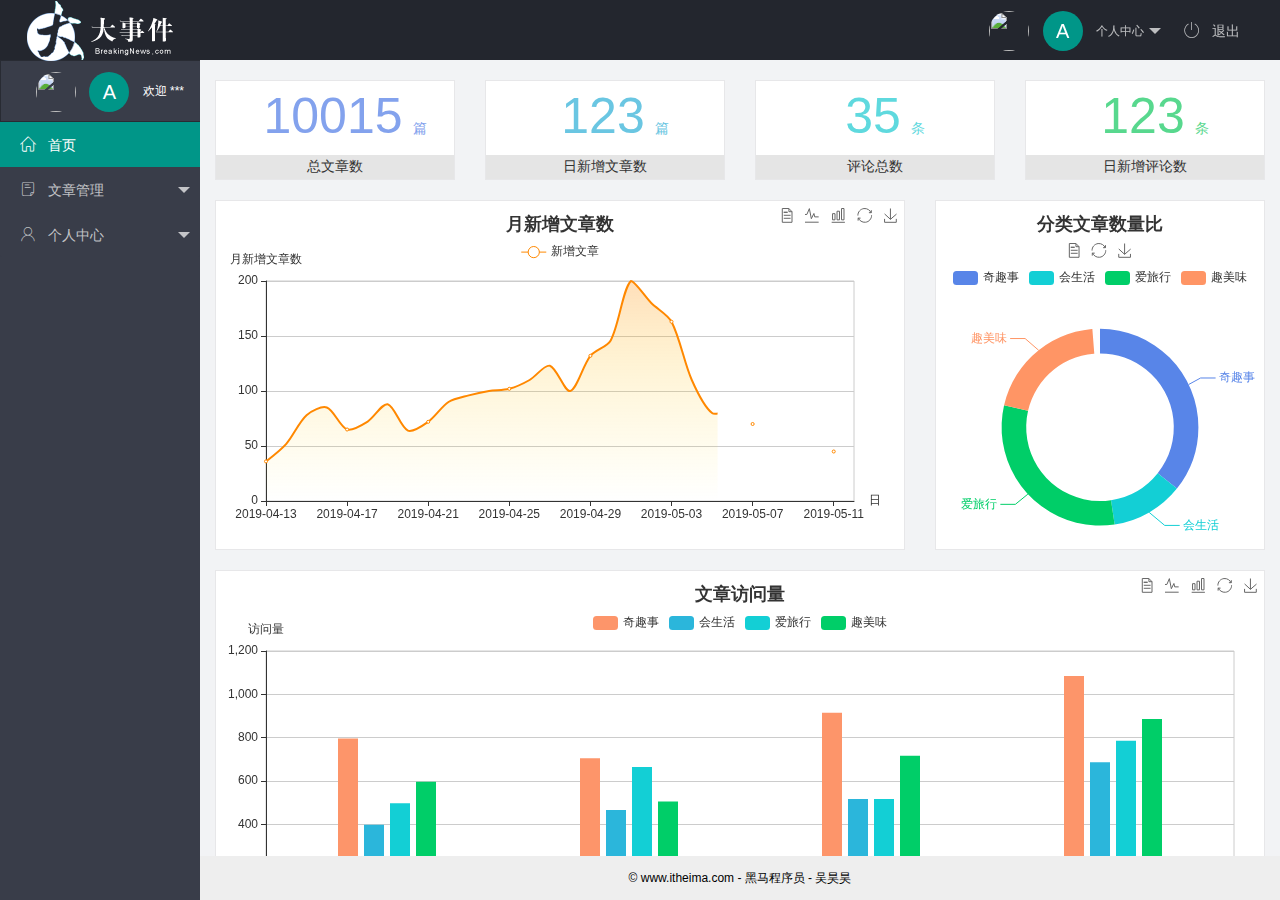
==== commit 063e497a: "完成个人中心功能的开发" ====
--- a/index.html
+++ b/index.html
@@ -28,9 +28,9 @@
               个人中心
             </a>
             <dl class="layui-nav-child">
-                <dd><a href="">基本资料</a></dd>
-              <dd><a href="">安全设置</a></dd>
-              <dd><a href="">重置密码</a></dd>
+                <dd><a href="/user/user_avatar.html" target="fm">基本资料</a></dd>
+              <dd><a href="/user/user_info.html" target="fm">更换头像</a></dd>
+              <dd><a href="/user/user_pwd.html" target="fm">重置密码</a></dd>
             </dl>
           </li>
           <li class="layui-nav-item">
@@ -81,15 +81,27 @@
                 <span class="iconfont icon-user"></span>
                 个人中心</a>
               <dl class="layui-nav-child">
-                <dd><a href="javascript:;">
+                <dd>
+                  <!-- 左侧的基本资料 -->
+                  <a href="user/user_info.html" target="fm">
                     <i class="layui-icon layui-icon-user"></i>
-                    基本资料</a></dd>
-                <dd><a href="javascript:;">
+                    基本资料
+                  </a>
+                </dd>
+                <!-- 左侧的更换头像 -->
+                <dd>
+                  <a href="/user/user_avatar.html" target="fm">
                     <i class="layui-icon layui-icon-male"></i>
-                    更换头像</a></dd>
-                <dd><a href="javascript:;">
+                    更换头像
+                  </a>
+                </dd>
+                    <!-- 左侧的重置密码 -->
+                <dd>
+                  <a href="/user/user_pwd.html" target="fm">
                     <i class="layui-icon layui-icon-fonts-del"></i>
-                    重置密码</a></dd>
+                    重置密码
+                  </a>
+                </dd>
               </dl>
             </li>
           </ul>
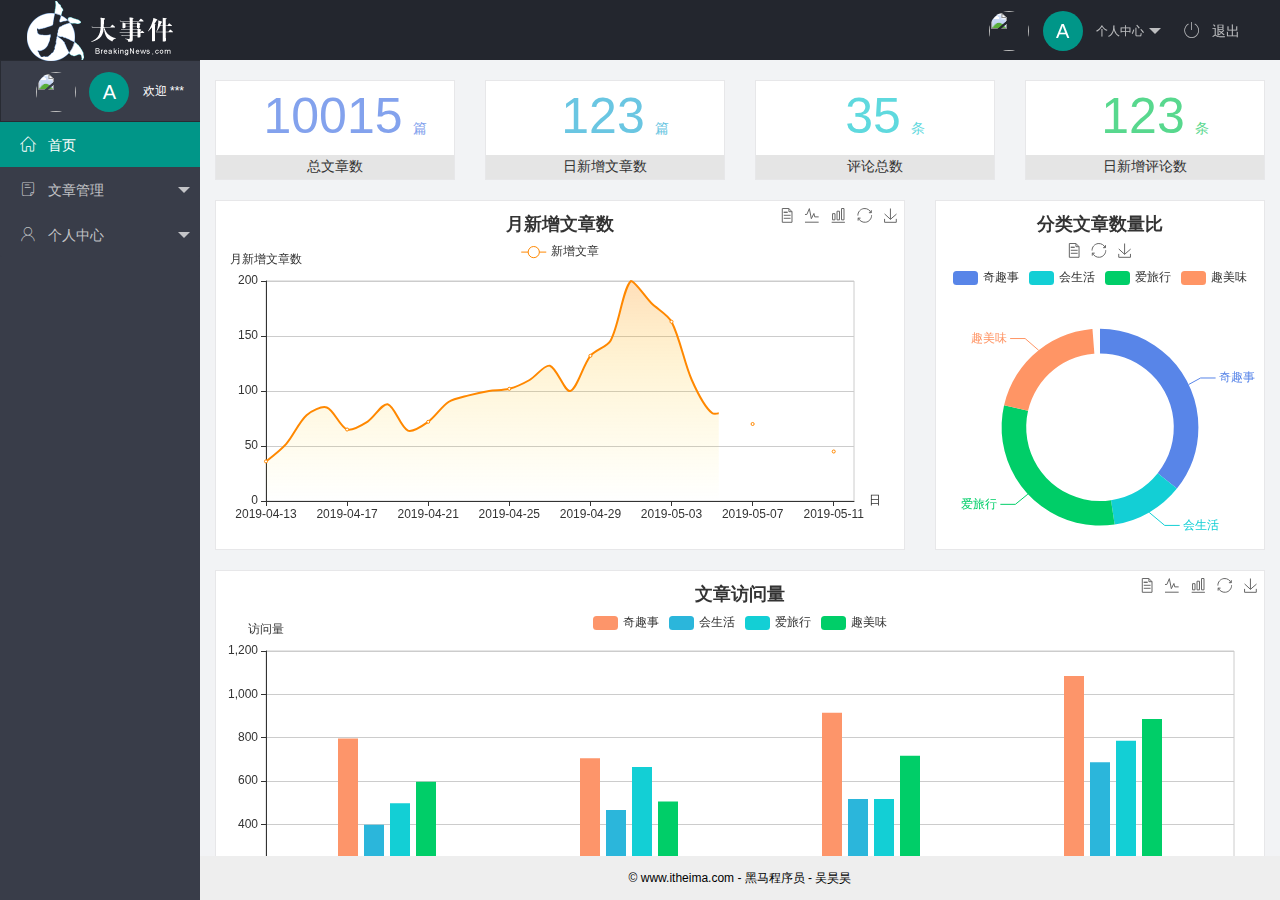
==== commit 81c306b9: "文章管理功能完成" ====
--- a/index.html
+++ b/index.html
@@ -65,15 +65,27 @@
                 <span class="iconfont icon-16"></span>
                 文章管理</a>
               <dl class="layui-nav-child">
-                  <dd><a href="javascript:;">
+                <!-- 文章类别 -->
+                  <dd>
+                    <a href="/article/art_cate.html" target="fm">
                       <i class="layui-icon layui-icon-note"></i>  
-                      文章类别</a></dd>
-                <dd><a href="javascript:;">
+                      文章类别
+                    </a>
+                  </dd>
+                  <!-- 文章列表 -->
+                <dd>
+                  <a href="/article/art_list.html" target="fm" id="art_list">
                     <i class="layui-icon layui-icon-link"></i>
-                    文章列表</a></dd>
-                <dd><a href="javascript:;">
+                    文章列表
+                  </a>
+                </dd>
+                <!-- 发布文章 -->
+                <dd>
+                  <a href="/article/art_pub.html" target="fm" >
                     <i class="layui-icon layui-icon-file"></i>
-                    发布文章</a></dd>
+                    发布文章
+                  </a>
+                </dd>
               </dl>
             </li>
             <li class="layui-nav-item">
